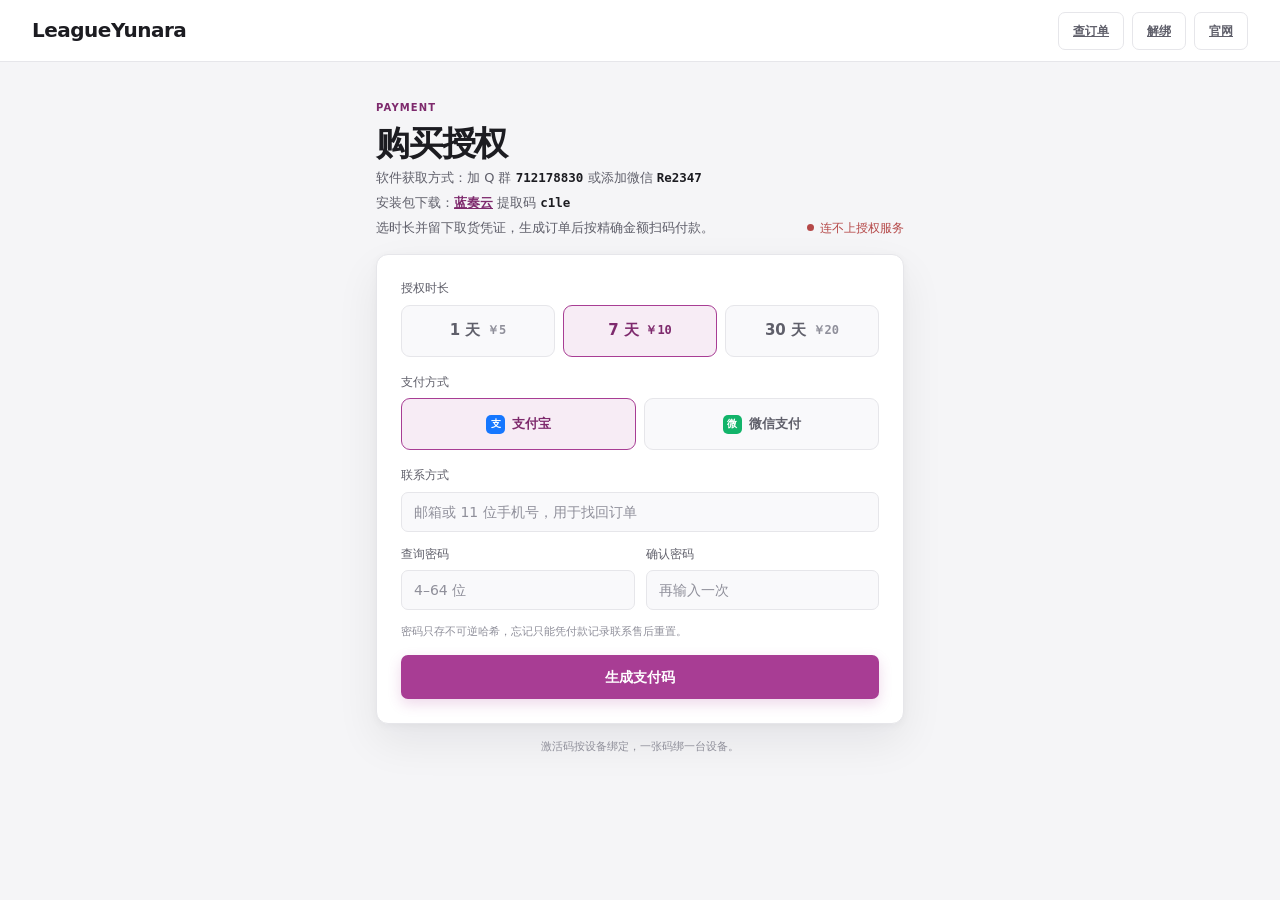
==== index.html @ a6e85cfe "官网链接改指备用官网，避免从备用入口跳回打不开的主站" ====
<!doctype html>
<html lang="zh-CN">
  <head>
    <meta charset="UTF-8" />
    <meta name="viewport" content="width=device-width, initial-scale=1, viewport-fit=cover" />
    <meta name="theme-color" content="#f5f5f7" />
    <meta name="description" content="LeagueYunara 密钥版授权购买：支付宝或微信扫码，到账自动发码，凭联系方式与查询密码随时找回。" />
    <title>购买授权 · LeagueYunara</title>
    <link rel="icon" href="./assets/mark.png" type="image/png" />
    <!-- 库存查询在 pay.js 初始化时就要打 Supabase；提前握手，省掉那次 DNS+TCP+TLS 排队 -->
    <link rel="preconnect" href="https://kzqgphxrghdclkwneqyn.supabase.co" crossorigin />
    <link rel="stylesheet" href="./pay.css" />
  </head>
  <body>
    <header class="topbar">
      <a class="brand" href="./">LeagueYunara</a>
      <nav class="topbar-actions">
        <a class="button button-quiet" href="./query.html">查订单</a>
        <a class="button button-quiet" href="./unbind.html">解绑</a>
        <a class="button button-quiet" href="https://re2347.github.io/leagueyunara-shop/">官网</a>
      </nav>
    </header>

    <main class="shell">
      <div class="intro-row">
        <div>
          <p class="eyebrow">PAYMENT</p>
          <h1>购买授权</h1>
          <p class="contact-line">软件获取方式：加 Q 群 <b>712178830</b> 或添加微信 <b>Re2347</b></p>
          <p class="contact-line">安装包下载：<a href="https://wwboj.lanzouc.com/b01euq54ah" target="_blank" rel="noopener noreferrer">蓝奏云</a> 提取码 <b>c1le</b></p>
          <p class="intro-copy">选时长并留下取货凭证，生成订单后按精确金额扫码付款。</p>
        </div>
        <span class="connection-state" id="service-state">服务自检中</span>
      </div>

      <section class="panel" id="island" aria-live="polite">
        <!-- 1 · 选择与登记 -->
        <div class="stage" data-stage="setup">
          <div class="field">
            <span class="field-caption">授权时长<em class="stock" id="stock" data-level="ok" hidden>库存充足</em></span>
            <div class="option-row" role="radiogroup" aria-label="授权时长">
              <button class="option" type="button" role="radio" aria-checked="false" data-plan="1"><b>1 天</b><i>￥5</i></button>
              <button class="option" type="button" role="radio" aria-checked="true" data-plan="7"><b>7 天</b><i>￥10</i></button>
              <button class="option" type="button" role="radio" aria-checked="false" data-plan="30"><b>30 天</b><i>￥20</i></button>
            </div>
          </div>

          <div class="field">
            <span class="field-caption">支付方式</span>
            <div class="option-row two" role="radiogroup" aria-label="支付方式">
              <button class="option" type="button" role="radio" aria-checked="true" data-method="alipay"><span class="chip alipay">支</span>支付宝</button>
              <button class="option" type="button" role="radio" aria-checked="false" data-method="wechat"><span class="chip wechat">微</span>微信支付</button>
            </div>
          </div>

          <form id="order-form" class="form" novalidate>
            <label class="field">
              <span>联系方式</span>
              <input id="contact" type="text" autocomplete="email" inputmode="email" maxlength="200" placeholder="邮箱或 11 位手机号，用于找回订单" required />
            </label>
            <div class="field-pair">
              <label class="field">
                <span>查询密码</span>
                <input id="password" type="password" autocomplete="new-password" minlength="4" maxlength="64" placeholder="4–64 位" required />
              </label>
              <label class="field">
                <span>确认密码</span>
                <input id="password2" type="password" autocomplete="new-password" minlength="4" maxlength="64" placeholder="再输入一次" required />
              </label>
            </div>
            <p class="hint" id="form-hint">密码只存不可逆哈希，忘记只能凭付款记录联系售后重置。</p>
            <button class="button button-primary cta" type="submit" id="create-order">生成支付码</button>
          </form>
        </div>

        <!-- 2 · 付款 -->
        <div class="stage" data-stage="pay" hidden>
          <div class="pay-head">
            <div>
              <p class="eyebrow" id="pay-channel">支付宝收款</p>
              <p class="amount" id="pay-amount">￥0.00</p>
            </div>
            <div class="countdown">
              <span class="clock" id="timer-clock">02:00</span>
              <span class="timer-state" id="timer-state">等待支付</span>
            </div>
          </div>
          <div class="timer-track"><div class="timer-fill" id="timer-fill"></div></div>
          <p class="mustpay" id="mustpay">务必按此金额付款，否则无法自动到账</p>

          <div class="plate" id="qr-plate">
            <img id="qr-image" alt="收款二维码" />
            <p class="plate-fallback" id="qr-fallback" hidden>收款码加载失败，请刷新页面</p>
          </div>
          <p class="hint center">扫码后在收款页输入上面的金额；到账后自动核验发放，无需提交付款截图。</p>

          <button class="button button-quiet cta" type="button" id="restart">重新选择套餐</button>
        </div>

        <!-- 3 · 出码 -->
        <div class="stage" data-stage="done" hidden>
          <p class="eyebrow">DELIVERED</p>
          <h2>支付已确认，激活码已发放</h2>
          <div class="code-item" id="delivery-code">--------</div>
          <button class="button button-primary cta" type="button" id="copy-code">复制激活码</button>
          <p class="hint center">在客户端授权窗口粘贴即可。换设备时到<a href="./query.html">查订单</a>凭联系方式与查询密码取回。</p>
        </div>

        <!-- 4 · 过期 -->
        <div class="stage" data-stage="expired" hidden>
          <p class="eyebrow">EXPIRED</p>
          <h2>这笔订单超时了</h2>
          <p class="hint">还没付款的话，重新生成即可。若已经付款，请凭付款记录联系官方客服人工补发。</p>
          <button class="button button-primary cta" type="button" id="retry">重新生成支付码</button>
        </div>
      </section>

      <p class="footnote">激活码按设备绑定，一张码绑一台设备。</p>
    </main>

    <div id="toast" class="toast" role="status" aria-live="polite"></div>
    <script src="./pay.js" defer></script>
  </body>
</html>
---- pay.css ----
/* 独立支付页 · 与管理台同一套设计语言
 *
 * 刻意对齐 server/admin/styles.css 的色板与几何（同一画布色、同一主色、同样的 7px 控件圆角
 * 与 12px 面板圆角），因为这两个界面是同一个系统的两端：买家在付款页看到的金额和状态，
 * 与管理员在后台看到的必须像是同一个产品说出来的话。
 *
 * 两条不能为了好看而牺牲的约束：
 * 1) 不引任何外链字体。Google Fonts 在大陆拿不到时，付款页会为一个字形转圈。
 * 2) 收款码必须落在不透明白底上，半透明或灰底会让对比度不足而扫不出来。
 */

:root {
  color-scheme: light;
  --canvas: #f5f5f7;
  --surface: #ffffff;
  --surface-soft: #f9f9fb;
  --ink: #1c1c21;
  --muted: #5f5f6a;
  --faint: #8f8f9a;
  --line: #e6e6ea;
  --accent: #a83d94;
  --accent-dark: #7e2a6d;
  --accent-soft: #f7ecf5;
  --success: #237c58;
  --warning: #a36b16;
  --warning-soft: #fdf3e2;
  --danger: #b54848;
  --alipay: #1677ff;
  --wechat: #12b46a;
  --shadow: 0 18px 44px rgba(20, 20, 26, .07), 0 2px 8px rgba(20, 20, 26, .04);
  --mono: ui-monospace, SFMono-Regular, "Cascadia Mono", Consolas, monospace;
  font-family: "Segoe UI", "Microsoft YaHei UI", system-ui, sans-serif;
}

* { box-sizing: border-box; }
body { margin: 0; min-width: 320px; background: var(--canvas); color: var(--ink); line-height: 1.55; }
button, input { font: inherit; }
button { cursor: pointer; }
button:disabled { cursor: not-allowed; opacity: .48; }
a { color: inherit; }
h1, h2, p { margin: 0; }
/* 组件自己声明 display:grid/flex 会盖掉 UA 的 [hidden]{display:none}（同为一条特异性，作者表赢），
   于是"隐藏"中的面板会渲染成一个空白盒子。整站的 hidden 属性由这一条兜底，别靠每个组件自己记。 */
[hidden] { display: none !important; }
h1 { font-size: clamp(26px, 6vw, 34px); letter-spacing: -.035em; line-height: 1.12; }
h2 { font-size: 18px; letter-spacing: -.02em; }

.topbar {
  display: flex; align-items: center; justify-content: space-between; gap: 14px;
  min-height: 62px; padding: 0 20px;
  background: var(--surface); border-bottom: 1px solid var(--line);
}
/* 单行字标：双行品牌块会让右侧按钮对齐到「两行的中心」而不是字标的中心，
   看着就是按钮低了一截。副标题本来和页面自己的 kicker 重复，直接去掉。 */
.brand { color: var(--ink); font-size: 20px; font-weight: 700; letter-spacing: -.025em; text-decoration: none; }
.topbar-actions { display: flex; align-items: center; gap: 8px; }

.shell { width: min(560px, 100%); margin: 0 auto; padding: 26px 16px calc(env(safe-area-inset-bottom, 0px) + 44px); }
.intro-row { display: flex; align-items: end; justify-content: space-between; gap: 14px; margin-bottom: 16px; }
.eyebrow { color: var(--accent-dark); font-size: 10px; font-weight: 750; letter-spacing: .11em; text-transform: uppercase; margin-bottom: 8px; }
h1 { margin-bottom: 6px; }
/* 联系方式是买家最可能要复制的东西：号码用等宽并整段可选，
   手机上长按就能选中，不会连着中文一起被选走。 */
.contact-line { margin-bottom: 5px; color: var(--muted); font-size: 13px; }
.contact-line b { color: var(--ink); font-family: var(--mono); font-size: 12.5px; user-select: all; }
.contact-line a { color: var(--accent-dark); font-weight: 650; }
.contact-line a:hover { text-decoration: underline; }
.intro-copy { color: var(--muted); font-size: 13px; }
.connection-state { color: var(--muted); font-size: 12px; white-space: nowrap; }
.connection-state::before { content: ""; display: inline-block; width: 7px; height: 7px; margin-right: 6px; border-radius: 50%; background: var(--faint); vertical-align: 1px; }
.connection-state[data-state="ok"] { color: var(--success); }
.connection-state[data-state="ok"]::before { background: var(--success); }
.connection-state[data-state="down"] { color: var(--danger); }
.connection-state[data-state="down"]::before { background: var(--danger); }

.panel { padding: 20px; border: 1px solid var(--line); border-radius: 12px; background: var(--surface); box-shadow: var(--shadow); }
.stage { display: grid; gap: 16px; }

.field { display: grid; gap: 7px; }
.field > span, .field-caption { color: var(--muted); font-size: 12px; }
.field-pair { display: grid; grid-template-columns: 1fr 1fr; gap: 11px; }
input {
  width: 100%; height: 40px; padding: 0 12px;
  border: 1px solid var(--line); border-radius: 7px; outline: none;
  background: var(--surface-soft); color: var(--ink); font-size: 14px;
  transition: border-color .15s ease, box-shadow .15s ease, background .15s ease;
}
input::placeholder { color: var(--faint); }
input:focus { border-color: var(--accent); background: var(--surface); box-shadow: 0 0 0 3px rgba(168, 61, 148, .13); }
input[readonly] { color: var(--muted); background: #eef1ec; }

/* 选项：方角卡片 + 主色描边，不用胶囊也不用玻璃。 */
.option-row { display: grid; grid-auto-flow: column; grid-auto-columns: 1fr; gap: 8px; }
.option-row.two { grid-auto-columns: minmax(0, 1fr); }
.option {
  display: flex; align-items: center; justify-content: center; gap: 7px;
  min-height: 52px; padding: 6px 8px;
  border: 1px solid var(--line); border-radius: 9px;
  background: var(--surface-soft); color: var(--muted);
  font-size: 13px; font-weight: 600;
  transition: border-color .15s ease, background .15s ease, color .15s ease, transform .15s ease;
}
.option b { font-size: 15px; letter-spacing: -.01em; }
.option i { font-style: normal; color: var(--faint); font-family: var(--mono); font-size: 12px; }
.option:hover:not(:disabled) { border-color: #d5d5dd; transform: translateY(-1px); }
.option[aria-checked="true"] { border-color: var(--accent); background: var(--accent-soft); color: var(--accent-dark); }
.option[aria-checked="true"] i { color: var(--accent-dark); }
.option:disabled { transform: none; }
.chip { width: 19px; height: 19px; flex: 0 0 auto; display: grid; place-items: center; border-radius: 5px; color: #fff; font-size: 10px; font-weight: 700; }
.chip.alipay { background: var(--alipay); }
.chip.wechat { background: var(--wechat); }

.form { display: grid; gap: 13px; }
.hint { color: var(--faint); font-size: 11px; line-height: 1.65; }
.hint.center { text-align: center; }
.hint a { color: var(--accent-dark); font-weight: 650; }
.hint.is-error { color: var(--danger); font-weight: 650; }

/* 顶栏那两个是 <a class="button">：在 flex 容器里会被块化成 display:block，
   于是 38px 的盒子配上 18.6px 的行盒，文字贴在盒子顶部——看着就是字没在按钮里居中。
   显式用 inline-flex 居中并把行高收到 1，链接和 <button> 表现才一致。 */
.button { display: inline-flex; align-items: center; justify-content: center; line-height: 1; min-height: 38px; padding: 0 14px; border: 1px solid transparent; border-radius: 7px; white-space: nowrap; font-size: 12px; font-weight: 650; transition: background .15s ease, border-color .15s ease, color .15s ease, transform .15s ease; }
.button:hover:not(:disabled) { transform: translateY(-1px); }
.button:active:not(:disabled) { transform: translateY(0); }
.button:focus-visible { outline: 3px solid rgba(168, 61, 148, .3); outline-offset: 2px; }
.button-primary { background: var(--accent); color: #fff; box-shadow: 0 5px 14px rgba(168, 61, 148, .2); }
.button-primary:hover:not(:disabled) { background: var(--accent-dark); }
/* 禁用态不用整颗淡出（opacity 会把字也一起淡掉，白字压在淡紫上就读不动了），
   改成实色的浅底 + 墨字，靠「没有底色重量」来表达不可点。 */
.button-primary:disabled { opacity: 1; background: var(--accent-soft); color: var(--ink); box-shadow: none; }
.button-quiet { border-color: var(--line); background: var(--surface); color: var(--muted); }
.button-quiet:hover:not(:disabled) { border-color: #d5d5dd; background: var(--surface-soft); color: var(--ink); }
.cta { width: 100%; min-height: 44px; font-size: 14px; }

/* 库存只给粗档位（充足 / 不多 / 售罄），服务端也只回这三档，不暴露精确余量。 */
.stock { margin-left: 8px; padding: 2px 8px; border: 1px solid #cfe0d6; border-radius: 99px; background: #eef7f1; color: var(--success); font-size: 10px; font-weight: 650; font-style: normal; }
.stock[data-level="low"] { border-color: #edd9b4; background: var(--warning-soft); color: var(--warning); }
.stock[data-level="out"] { border-color: #e7b4ad; background: var(--accent-soft); color: var(--danger); }

/* 付款态 */
.pay-head { display: flex; align-items: flex-start; justify-content: space-between; gap: 14px; }
.pay-head .eyebrow { margin-bottom: 4px; }
.amount { font-family: var(--mono); font-size: 38px; font-weight: 700; letter-spacing: -.04em; line-height: 1; font-variant-numeric: tabular-nums; }
.countdown { display: grid; justify-items: end; gap: 3px; padding-top: 14px; }
.clock { font-family: var(--mono); font-size: 18px; font-weight: 700; letter-spacing: -.01em; font-variant-numeric: tabular-nums; }
.timer-state { color: var(--muted); font-size: 11px; }
.countdown[data-expired="true"] .clock, .countdown[data-expired="true"] .timer-state { color: var(--danger); }
.timer-track { height: 3px; border-radius: 99px; background: #e8ece7; overflow: hidden; }
.timer-fill { height: 100%; background: var(--accent); transform-origin: left center; transform: scaleX(var(--left, 1)); transition: transform 1s linear; }

.mustpay { padding: 10px 12px; border: 1px solid #eddcb8; border-left: 3px solid var(--warning); border-radius: 7px; background: var(--warning-soft); color: var(--warning); font-size: 12px; font-weight: 650; }

.plate { justify-self: center; width: min(238px, 74vw); aspect-ratio: 1; display: grid; place-items: center; padding: 12px; border: 1px solid var(--line); border-radius: 10px; background: #fff; box-shadow: 0 8px 22px rgba(20, 20, 26, .08); }
.plate img { width: 100%; height: 100%; object-fit: contain; display: block; }
.plate-fallback { color: var(--danger); font-size: 12px; text-align: center; }

.code-item { padding: 14px 12px; border: 1px solid #e2c3dd; border-radius: 7px; background: var(--accent-soft); color: var(--accent-dark); font: 650 15px/1.4 var(--mono); letter-spacing: .04em; text-align: center; user-select: all; overflow-wrap: anywhere; }

.footnote { margin-top: 14px; color: var(--faint); font-size: 11px; text-align: center; }

.toast {
  position: fixed; left: 50%; bottom: calc(env(safe-area-inset-bottom, 0px) + 24px); z-index: 40;
  max-width: min(360px, calc(100vw - 32px)); padding: 11px 16px;
  border: 1px solid var(--line); border-radius: 9px; background: var(--surface); color: var(--ink);
  box-shadow: var(--shadow); font-size: 13px; text-align: center;
  opacity: 0; transform: translate(-50%, 10px); pointer-events: none;
  transition: opacity .18s ease, transform .22s ease;
}
.toast.is-visible { opacity: 1; transform: translate(-50%, 0); }

/* 查订单页 */
.querybar { display: flex; gap: 8px; }
.querybar input { flex: 1; min-width: 0; }
.results { display: grid; gap: 12px; }
.empty { color: var(--faint); font-size: 12px; line-height: 1.7; }
.order { display: grid; gap: 12px; padding: 15px 16px; border: 1px solid var(--line); border-radius: 10px; background: var(--surface-soft); }
.order-head { display: flex; align-items: center; gap: 8px; flex-wrap: wrap; }
.order-title { font-size: 15px; font-weight: 650; letter-spacing: -.01em; }
.badge { padding: 3px 9px; border: 1px solid #cfe0d6; border-radius: 99px; background: #eef7f1; color: var(--success); font-size: 10px; font-weight: 650; }
.badge.is-warn { border-color: #e7b4ad; background: var(--accent-soft); color: var(--danger); }
.order-meta { display: grid; grid-template-columns: repeat(2, minmax(0, 1fr)); gap: 10px 14px; margin: 0; }
.order-meta dt { color: var(--faint); font-size: 10px; }
.order-meta dd { margin: 2px 0 0; color: var(--ink); font: 600 12px/1.5 var(--mono); overflow-wrap: anywhere; }
.reveal { display: flex; gap: 8px; }
.reveal input { flex: 1; min-width: 0; }
.reveal .button { min-height: 40px; }
.sr-only { position: absolute; width: 1px; height: 1px; padding: 0; overflow: hidden; clip: rect(0, 0, 0, 0); white-space: nowrap; border: 0; }

@media (min-width: 640px) {
  .topbar { padding: 0 32px; }
  .shell { padding-top: 38px; }
  .panel { padding: 24px; }
}

/* 顶栏装的是「字标 + 两颗按钮」。实测 320px 时两者总宽正好等于 320，零余量——换个字体渲染
   就挤出横向滚动条。字标是装饰性的（品牌名一眼能认出），所以窄屏先收字标和内边距，
   两颗按钮都留着：买家多半是从群里点进来的，少一个入口就是真的少一个入口。 */
@media (max-width: 380px) {
  .topbar { padding: 0 14px; gap: 10px; }
  .brand { font-size: 17px; }
  .topbar-actions { gap: 6px; }
  .topbar-actions .button { padding: 0 10px; }
}

@media (prefers-reduced-motion: reduce) {
  *, *::before, *::after { transition-duration: .01ms !important; animation-duration: .01ms !important; }
}
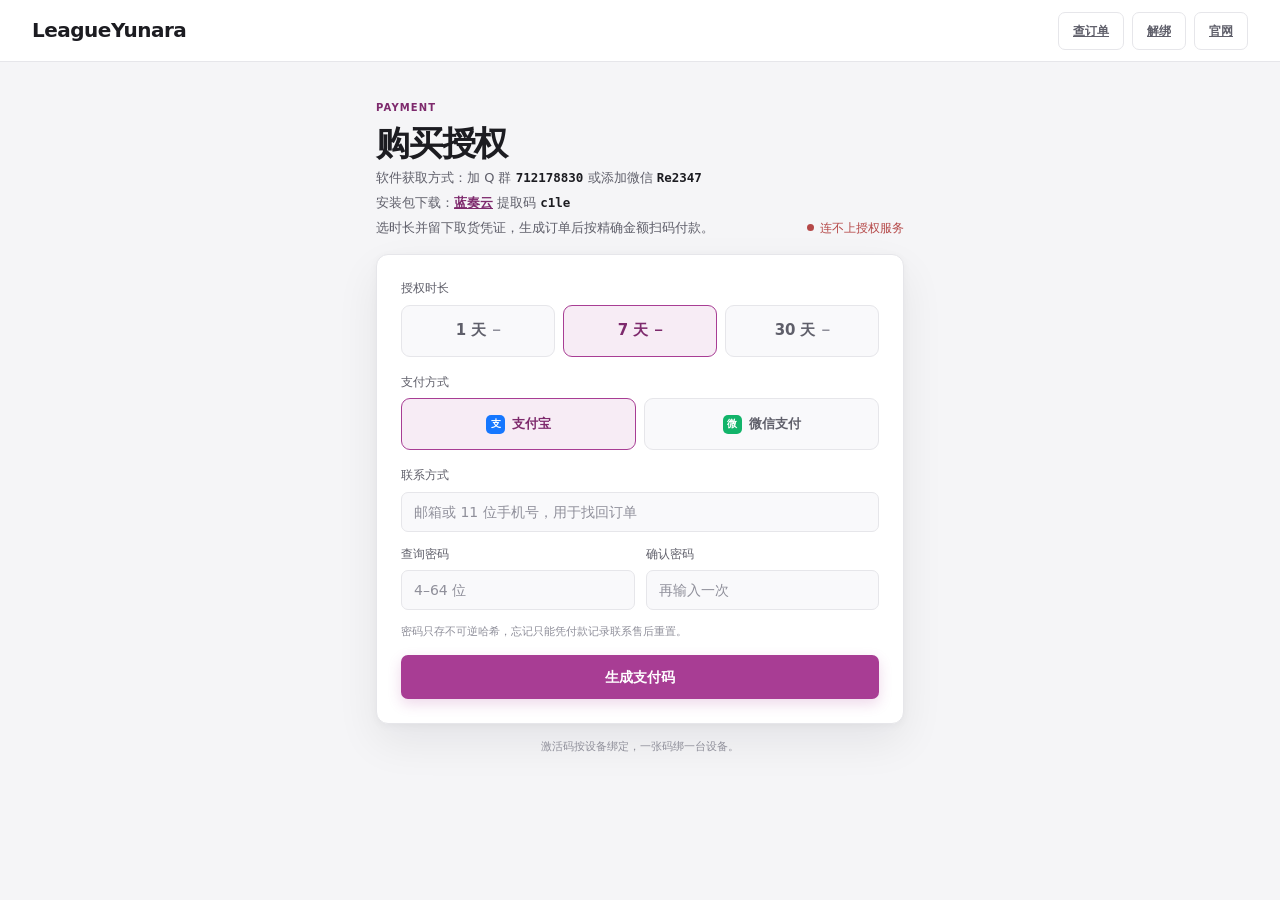
==== commit e340682d: "档位读到价格之前显示「—」而不是写死的默认价：1 天档库里是 ￥2，代码默认 ￥5，接口不通时页面就在说假价" ====
--- a/index.html
+++ b/index.html
@@ -2,6 +2,8 @@
 <html lang="zh-CN">
   <head>
     <meta charset="UTF-8" />
+    <meta http-equiv="Content-Security-Policy" content="default-src 'self'; script-src 'self'; style-src 'self'; img-src 'self' data:; connect-src 'self' https://kzqgphxrghdclkwneqyn.supabase.co https://license.re2347.ccwu.cc; base-uri 'none'; form-action 'self'; object-src 'none'" />
+    <meta name="referrer" content="no-referrer" />
     <meta name="viewport" content="width=device-width, initial-scale=1, viewport-fit=cover" />
     <meta name="theme-color" content="#f5f5f7" />
     <meta name="description" content="LeagueYunara 密钥版授权购买：支付宝或微信扫码，到账自动发码，凭联系方式与查询密码随时找回。" />
@@ -39,9 +41,9 @@
           <div class="field">
             <span class="field-caption">授权时长<em class="stock" id="stock" data-level="ok" hidden>库存充足</em></span>
             <div class="option-row" role="radiogroup" aria-label="授权时长">
-              <button class="option" type="button" role="radio" aria-checked="false" data-plan="1"><b>1 天</b><i>￥5</i></button>
-              <button class="option" type="button" role="radio" aria-checked="true" data-plan="7"><b>7 天</b><i>￥10</i></button>
-              <button class="option" type="button" role="radio" aria-checked="false" data-plan="30"><b>30 天</b><i>￥20</i></button>
+              <button class="option" type="button" role="radio" aria-checked="false" data-plan="1"><b>1 天</b><i>—</i></button>
+              <button class="option" type="button" role="radio" aria-checked="true" data-plan="7"><b>7 天</b><i>—</i></button>
+              <button class="option" type="button" role="radio" aria-checked="false" data-plan="30"><b>30 天</b><i>—</i></button>
             </div>
           </div>
 
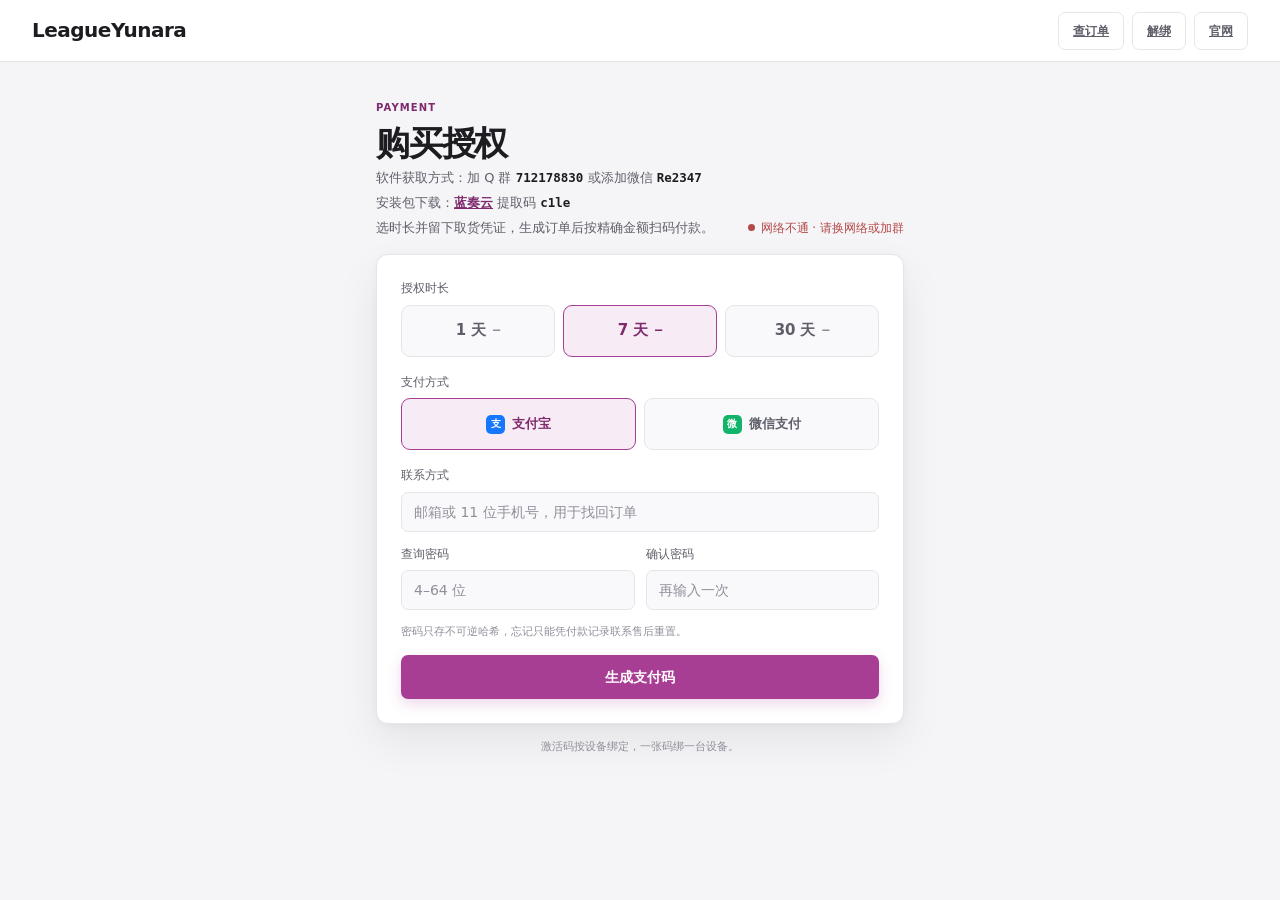
==== commit 489cfa36: "pay: 三条通道 failover（SCF 香港主通道 + Supabase + CF 兜底），网络失败与填写错误分流" ====
--- a/index.html
+++ b/index.html
@@ -2,15 +2,18 @@
 <html lang="zh-CN">
   <head>
     <meta charset="UTF-8" />
-    <meta http-equiv="Content-Security-Policy" content="default-src 'self'; script-src 'self'; style-src 'self'; img-src 'self' data:; connect-src 'self' https://kzqgphxrghdclkwneqyn.supabase.co https://license.re2347.ccwu.cc; base-uri 'none'; form-action 'self'; object-src 'none'" />
+    <meta http-equiv="Content-Security-Policy" content="default-src 'self'; script-src 'self'; style-src 'self'; img-src 'self' data:; connect-src 'self' https://1476066536-elj6sayzy3.ap-hongkong.tencentscf.com https://pay-api.re2347.ccwu.cc https://kzqgphxrghdclkwneqyn.supabase.co https://license.re2347.ccwu.cc; base-uri 'none'; form-action 'self'; object-src 'none'" />
     <meta name="referrer" content="no-referrer" />
     <meta name="viewport" content="width=device-width, initial-scale=1, viewport-fit=cover" />
     <meta name="theme-color" content="#f5f5f7" />
     <meta name="description" content="LeagueYunara 密钥版授权购买：支付宝或微信扫码，到账自动发码，凭联系方式与查询密码随时找回。" />
     <title>购买授权 · LeagueYunara</title>
     <link rel="icon" href="./assets/mark.png" type="image/png" />
-    <!-- 库存查询在 pay.js 初始化时就要打 Supabase；提前握手，省掉那次 DNS+TCP+TLS 排队 -->
+    <!-- 库存查询在 pay.js 初始化时就要打支付接口；提前握手，省掉那次 DNS+TCP+TLS 排队。
+         三条都留着：SCF 香港是主通道，Supabase 是第二通道，CF Worker 是最后兜底。 -->
+    <link rel="preconnect" href="https://1476066536-elj6sayzy3.ap-hongkong.tencentscf.com" crossorigin />
     <link rel="preconnect" href="https://kzqgphxrghdclkwneqyn.supabase.co" crossorigin />
+    <link rel="preconnect" href="https://pay-api.re2347.ccwu.cc" crossorigin />
     <link rel="stylesheet" href="./pay.css" />
   </head>
   <body>
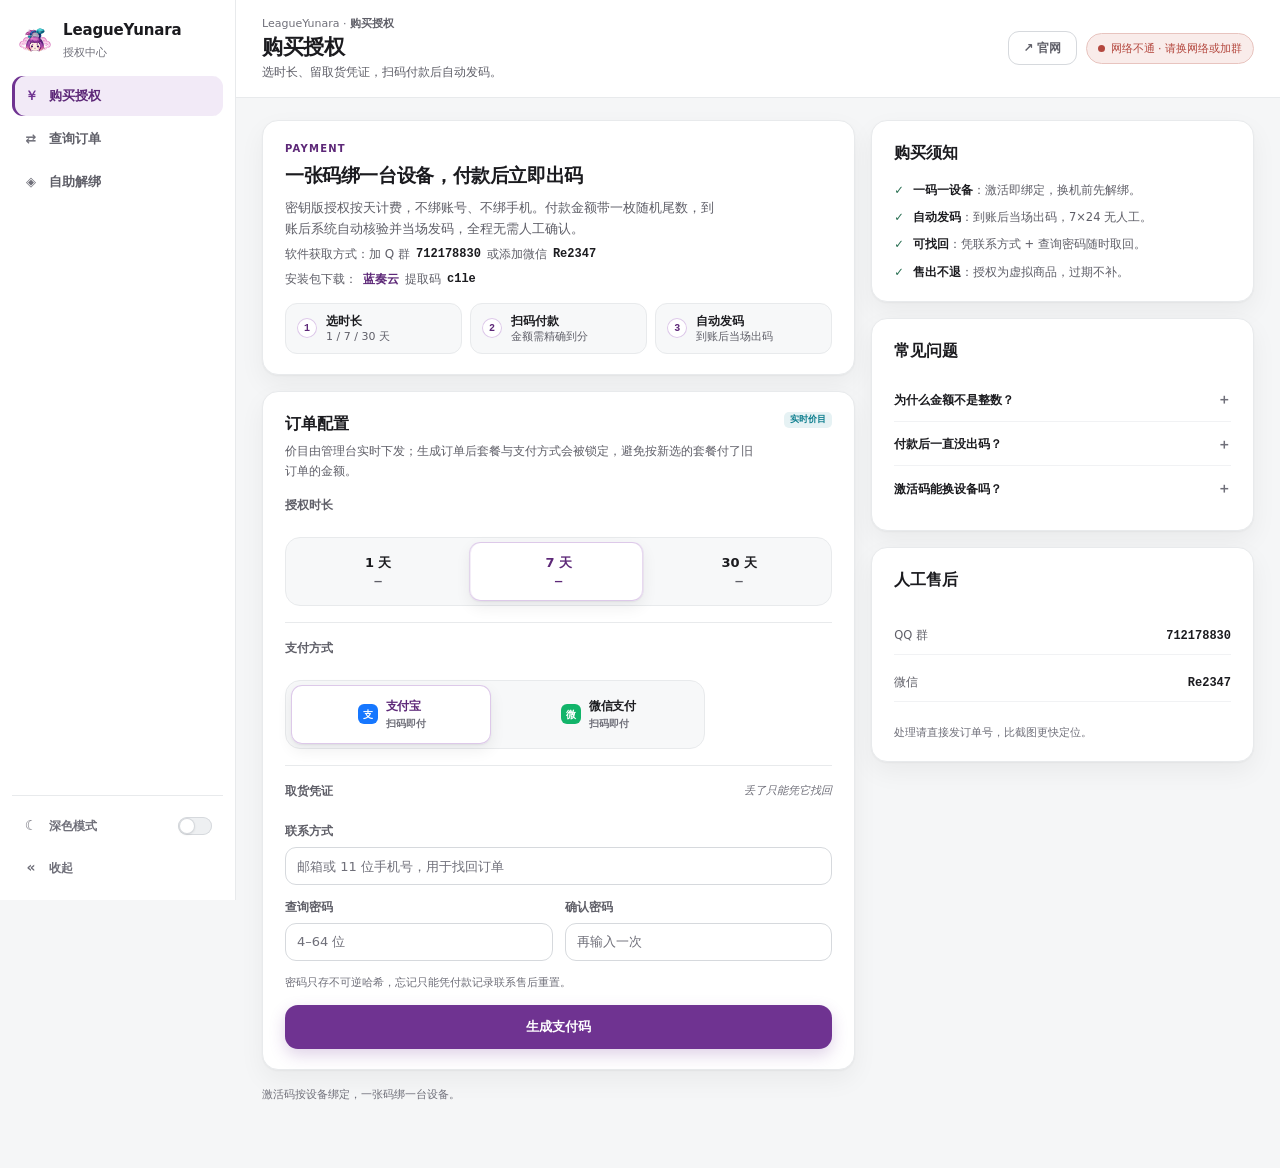
==== commit 9a9df448: "redesign(pay): 买家三页重做视觉，逻辑与接口零改动 样式与管理台同源（同一套色板/字号节奏/卡片几何），补齐深色模式、 侧栏壳与页头；材质是实底卡片，没有玻璃。  · pay.js / " ====
--- a/index.html
+++ b/index.html
@@ -5,10 +5,13 @@
     <meta http-equiv="Content-Security-Policy" content="default-src 'self'; script-src 'self'; style-src 'self'; img-src 'self' data:; connect-src 'self' https://1476066536-elj6sayzy3.ap-hongkong.tencentscf.com https://pay-api.re2347.ccwu.cc https://kzqgphxrghdclkwneqyn.supabase.co https://license.re2347.ccwu.cc; base-uri 'none'; form-action 'self'; object-src 'none'" />
     <meta name="referrer" content="no-referrer" />
     <meta name="viewport" content="width=device-width, initial-scale=1, viewport-fit=cover" />
-    <meta name="theme-color" content="#f5f5f7" />
+    <meta name="theme-color" content="#f5f6f7" />
     <meta name="description" content="LeagueYunara 密钥版授权购买：支付宝或微信扫码，到账自动发码，凭联系方式与查询密码随时找回。" />
     <title>购买授权 · LeagueYunara</title>
     <link rel="icon" href="./assets/mark.png" type="image/png" />
+    <!-- 主题与侧栏折叠必须在首次绘制前落到 <html> 上，否则会先闪一下白、再闪一下展开态。
+         页面 CSP 是 script-src 'self'，所以这段只能是独立文件，不能内联。 -->
+    <script src="./theme.js"></script>
     <!-- 库存查询在 pay.js 初始化时就要打支付接口；提前握手，省掉那次 DNS+TCP+TLS 排队。
          三条都留着：SCF 香港是主通道，Supabase 是第二通道，CF Worker 是最后兜底。 -->
     <link rel="preconnect" href="https://1476066536-elj6sayzy3.ap-hongkong.tencentscf.com" crossorigin />
@@ -17,113 +20,249 @@
     <link rel="stylesheet" href="./pay.css" />
   </head>
   <body>
-    <header class="topbar">
-      <a class="brand" href="./">LeagueYunara</a>
-      <nav class="topbar-actions">
-        <a class="button button-quiet" href="./query.html">查订单</a>
-        <a class="button button-quiet" href="./unbind.html">解绑</a>
-        <a class="button button-quiet" href="https://re2347.github.io/leagueyunara-shop/">官网</a>
-      </nav>
-    </header>
-
-    <main class="shell">
-      <div class="intro-row">
-        <div>
-          <p class="eyebrow">PAYMENT</p>
-          <h1>购买授权</h1>
-          <p class="contact-line">软件获取方式：加 Q 群 <b>712178830</b> 或添加微信 <b>Re2347</b></p>
-          <p class="contact-line">安装包下载：<a href="https://wwboj.lanzouc.com/b01euq54ah" target="_blank" rel="noopener noreferrer">蓝奏云</a> 提取码 <b>c1le</b></p>
-          <p class="intro-copy">选时长并留下取货凭证，生成订单后按精确金额扫码付款。</p>
+    <a class="skip-link" href="#main">跳到主要内容</a>
+
+    <div class="app-shell">
+      <aside class="sider" id="sidebar">
+        <span class="sider__brand">
+          <span class="brand-mark" aria-hidden="true"><img src="./assets/mark.png" alt="" /></span>
+          <span class="brand-text">
+            <strong>LeagueYunara</strong>
+            <small>授权中心</small>
+          </span>
+        </span>
+
+        <nav class="sider__menu" aria-label="买家功能">
+          <span class="menu-cursor" aria-hidden="true"></span>
+          <a class="menu-item is-active" href="./" aria-current="page"><span class="menu-item__icon" aria-hidden="true">￥</span><span class="menu-item__text">购买授权</span></a>
+          <a class="menu-item" href="./query.html"><span class="menu-item__icon" aria-hidden="true">⇄</span><span class="menu-item__text">查询订单</span></a>
+          <a class="menu-item" href="./unbind.html"><span class="menu-item__icon" aria-hidden="true">◈</span><span class="menu-item__text">自助解绑</span></a>
+        </nav>
+
+        <div class="sider__foot">
+          <button class="theme-toggle" id="theme-toggle" type="button" role="switch" aria-checked="false">
+            <span class="theme-toggle__glyph" aria-hidden="true">☾</span>
+            <span class="theme-toggle__text">深色模式</span>
+            <span class="theme-toggle__knob" aria-hidden="true"></span>
+          </button>
+          <button class="sider__collapse" id="sider-collapse" type="button">
+            <span class="sider__collapse-icon" aria-hidden="true">«</span>
+            <span>收起</span>
+          </button>
         </div>
-        <span class="connection-state" id="service-state">服务自检中</span>
+      </aside>
+
+      <div class="layout">
+        <header class="page-head">
+          <button class="icon-button" id="nav-toggle" type="button" aria-label="打开功能菜单" aria-expanded="false">☰</button>
+          <div class="page-head__text">
+            <p class="crumb">LeagueYunara · <strong>购买授权</strong></p>
+            <h1>购买授权</h1>
+            <p class="page-desc">选时长、留取货凭证，扫码付款后自动发码。</p>
+          </div>
+          <div class="page-head__actions">
+            <a class="button button-quiet" href="https://re2347.github.io/leagueyunara-shop/" target="_blank" rel="noopener noreferrer">↗ 官网</a>
+            <span class="connection-state" id="service-state">服务自检中</span>
+          </div>
+        </header>
+
+        <main class="page-body" id="main">
+          <div class="page-grid">
+            <div class="stack">
+              <section class="card intro-card" aria-labelledby="intro-title">
+                <div class="intro-head">
+                  <div>
+                    <p class="eyebrow">PAYMENT</p>
+                    <h2 class="intro-title" id="intro-title">一张码绑一台设备，付款后立即出码</h2>
+                    <p class="intro-copy">密钥版授权按天计费，不绑账号、不绑手机。付款金额带一枚随机尾数，到账后系统自动核验并当场发码，全程无需人工确认。</p>
+                    <p class="contact-line">软件获取方式：加 Q 群 <b>712178830</b> 或添加微信 <b>Re2347</b></p>
+                    <p class="contact-line">安装包下载：<a href="https://wwboj.lanzouc.com/b01euq54ah" target="_blank" rel="noopener noreferrer">蓝奏云</a> 提取码 <b>c1le</b></p>
+                  </div>
+                </div>
+                <div class="flow" aria-label="购买流程">
+                  <div class="flow__step"><span class="flow__n">1</span><span class="flow__text"><b>选时长</b>1 / 7 / 30 天</span></div>
+                  <div class="flow__step"><span class="flow__n">2</span><span class="flow__text"><b>扫码付款</b>金额需精确到分</span></div>
+                  <div class="flow__step"><span class="flow__n">3</span><span class="flow__text"><b>自动发码</b>到账后当场出码</span></div>
+                </div>
+              </section>
+
+              <section class="card" id="order-card" aria-labelledby="order-title">
+                <!-- 1 · 选择与登记 -->
+                <div class="stage" data-stage="setup">
+                  <div class="card__head">
+                    <div>
+                      <h2 id="order-title">订单配置</h2>
+                      <p class="card__desc">价目由管理台实时下发；生成订单后套餐与支付方式会被锁定，避免按新选的套餐付了旧订单的金额。</p>
+                    </div>
+                    <span class="tag tag-teal">实时价目</span>
+                  </div>
+
+                  <div class="form-block">
+                    <div class="block-label">
+                      <span>授权时长</span>
+                      <em class="stock" id="stock" data-level="ok" hidden>库存充足</em>
+                    </div>
+                    <div class="seg" role="radiogroup" aria-label="授权时长" data-seg="plan">
+                      <span class="seg__cursor" aria-hidden="true"></span>
+                      <button class="seg__item" type="button" role="radio" aria-checked="false" data-plan="1"><b>1 天</b><i>—</i></button>
+                      <button class="seg__item" type="button" role="radio" aria-checked="true" data-plan="7"><b>7 天</b><i>—</i></button>
+                      <button class="seg__item" type="button" role="radio" aria-checked="false" data-plan="30"><b>30 天</b><i>—</i></button>
+                    </div>
+                  </div>
+
+                  <div class="form-block">
+                    <div class="block-label"><span>支付方式</span></div>
+                    <div class="seg seg--method" role="radiogroup" aria-label="支付方式" data-seg="method">
+                      <span class="seg__cursor" aria-hidden="true"></span>
+                      <button class="seg__item method" type="button" role="radio" aria-checked="true" data-method="alipay"><span class="method__mark alipay" aria-hidden="true">支</span><span class="method__text"><b>支付宝</b><small>扫码即付</small></span></button>
+                      <button class="seg__item method" type="button" role="radio" aria-checked="false" data-method="wechat"><span class="method__mark wechat" aria-hidden="true">微</span><span class="method__text"><b>微信支付</b><small>扫码即付</small></span></button>
+                    </div>
+                  </div>
+
+                  <div class="form-block">
+                    <div class="block-label"><span>取货凭证</span><em class="hint">丢了只能凭它找回</em></div>
+                    <form class="voucher" id="order-form" novalidate>
+                      <label class="field">
+                        <span>联系方式</span>
+                        <input id="contact" type="text" autocomplete="email" inputmode="email" maxlength="200" placeholder="邮箱或 11 位手机号，用于找回订单" required />
+                      </label>
+                      <div class="field-row">
+                        <label class="field">
+                          <span>查询密码</span>
+                          <input id="password" type="password" autocomplete="new-password" minlength="4" maxlength="64" placeholder="4–64 位" required />
+                        </label>
+                        <label class="field">
+                          <span>确认密码</span>
+                          <input id="password2" type="password" autocomplete="new-password" minlength="4" maxlength="64" placeholder="再输入一次" required />
+                        </label>
+                      </div>
+                      <p class="hint" id="form-hint">密码只存不可逆哈希，忘记只能凭付款记录联系售后重置。</p>
+                      <button class="button button-primary button-lg button-block" type="submit" id="create-order">生成支付码</button>
+                    </form>
+                  </div>
+                </div>
+
+                <!-- 2 · 付款 -->
+                <div class="stage" data-stage="pay" hidden>
+                  <div class="pay-head">
+                    <div>
+                      <p class="eyebrow" id="pay-channel">支付宝收款</p>
+                      <!-- pay.js 把「￥20.13」整串写进这个元素，所以 ￥ 由 JS 带，标记里不再另写一份。 -->
+                      <p class="amount" id="pay-amount">￥0.00</p>
+                      <p class="amount-note">请在倒计时内完成支付，超时后这笔订单的尾数会回收给别人。</p>
+                    </div>
+                    <div class="countdown" data-expired="false">
+                      <span class="clock" id="timer-clock">02:00</span>
+                      <span class="countdown__label" id="timer-state">等待支付</span>
+                    </div>
+                  </div>
+                  <!-- 进度条由 pay.js 写 --left 驱动（scaleX），不另加 JS 也不写 style 属性。 -->
+                  <div class="timer-track"><div class="timer-fill" id="timer-fill"></div></div>
+
+                  <div class="callout pay-callout">
+                    <span class="callout__icon" aria-hidden="true">!</span>
+                    <p class="callout__body" id="mustpay">务必按此金额付款，否则无法自动到账</p>
+                  </div>
+
+                  <div class="pay-grid pay-grid--spaced">
+                    <div class="qr-plate" id="qr-plate">
+                      <img id="qr-image" alt="收款二维码" />
+                      <p class="qr-plate__fallback" id="qr-fallback" hidden>收款码加载失败，请刷新页面</p>
+                      <p class="qr-caption"><span aria-hidden="true">◧</span> 扫码后在收款页输入 <b>精确金额</b></p>
+                    </div>
+                    <div class="pay-side">
+                      <button class="button button-quiet button-block" type="button" id="copy-amount">复制金额</button>
+                      <button class="button button-quiet button-block" type="button" id="restart">重新选择套餐</button>
+                      <p class="hint">扫码后在收款页输入上面的金额；到账后自动核验发放，无需提交付款截图。若长时间没有出码，凭付款记录联系售后。</p>
+                    </div>
+                  </div>
+                </div>
+
+                <!-- 3 · 出码 -->
+                <div class="stage" data-stage="done" hidden>
+                  <div class="done-head">
+                    <span class="done-check" aria-hidden="true">✓</span>
+                    <p class="eyebrow">DELIVERED</p>
+                    <h2 class="done-title">支付已确认，激活码已发放</h2>
+                    <p class="done-copy">这张码已绑定到第一台激活它的设备。换电脑前请先到「自助解绑」释放旧设备，否则新机器会激活失败。</p>
+                  </div>
+                  <div class="code-plate">
+                    <span class="code-plate__value" id="delivery-code">--------</span>
+                    <button class="button button-quiet" type="button" id="copy-code">复制激活码</button>
+                  </div>
+                  <ol class="next-steps">
+                    <li><span>01</span><span>打开客户端授权窗口，把激活码粘进去，点<b>激活</b>。</span></li>
+                    <li><span>02</span><span>这台设备会成为<b>唯一</b>绑定设备；同一天内换机需要走自助解绑。</span></li>
+                    <li><span>03</span><span>凭证（联系方式 + 查询密码）可随时在<b>查询订单</b>里取回这张码。</span></li>
+                  </ol>
+                  <div class="result-actions">
+                    <a class="button button-primary" href="./query.html">去查询订单</a>
+                    <a class="button button-quiet" href="./unbind.html">自助解绑</a>
+                  </div>
+                </div>
+
+                <!-- 4 · 过期 -->
+                <div class="stage" data-stage="expired" hidden>
+                  <div class="done-head">
+                    <span class="done-check done-check--warn" aria-hidden="true">⌛</span>
+                    <p class="eyebrow">EXPIRED</p>
+                    <h2 class="done-title">这笔订单超时了</h2>
+                    <p class="done-copy">尾数池里的金额会在两分钟后回收给别人，所以这笔订单不能再付。还没付款的话重新生成即可；若已经付款，请凭付款记录联系官方客服人工补发。</p>
+                  </div>
+                  <div class="result-actions">
+                    <button class="button button-primary" type="button" id="retry">重新生成支付码</button>
+                    <a class="button button-quiet" href="./query.html">先查订单</a>
+                  </div>
+                </div>
+              </section>
+            </div>
+
+            <aside class="rail">
+              <section class="card" aria-labelledby="rules-title">
+                <div class="card__head"><h2 id="rules-title">购买须知</h2></div>
+                <ul class="trust-list">
+                  <li><i aria-hidden="true">✓</i><span><b>一码一设备</b>：激活即绑定，换机前先解绑。</span></li>
+                  <li><i aria-hidden="true">✓</i><span><b>自动发码</b>：到账后当场出码，7×24 无人工。</span></li>
+                  <li><i aria-hidden="true">✓</i><span><b>可找回</b>：凭联系方式 + 查询密码随时取回。</span></li>
+                  <li><i aria-hidden="true">✓</i><span><b>售出不退</b>：授权为虚拟商品，过期不补。</span></li>
+                </ul>
+              </section>
+
+              <section class="card" aria-labelledby="faq-title">
+                <div class="card__head"><h2 id="faq-title">常见问题</h2></div>
+                <div class="faq" data-faq>
+                  <div class="faq__item">
+                    <button class="faq__q" type="button" aria-expanded="false">为什么金额不是整数？<span class="faq__sign" aria-hidden="true">＋</span></button>
+                    <div class="faq__a"><div>每位买家会分到一枚不同的分位尾数，系统按「金额 + 时间窗」匹配到账记录。付整数会让系统无法判断这笔钱属于哪张订单。</div></div>
+                  </div>
+                  <div class="faq__item">
+                    <button class="faq__q" type="button" aria-expanded="false">付款后一直没出码？<span class="faq__sign" aria-hidden="true">＋</span></button>
+                    <div class="faq__a"><div>先确认实付金额与页面完全一致。一致却没出码，带上付款截图与订单号找群管，能按订单号直接补发。</div></div>
+                  </div>
+                  <div class="faq__item">
+                    <button class="faq__q" type="button" aria-expanded="false">激活码能换设备吗？<span class="faq__sign" aria-hidden="true">＋</span></button>
+                    <div class="faq__a"><div>可以，但每天只有一次自助解绑额度（北京时间 00:00 重置）。解绑后旧设备下次校验时退出，新设备用同一张码激活。</div></div>
+                  </div>
+                </div>
+              </section>
+
+              <section class="card help-card" aria-labelledby="help-title">
+                <div class="card__head"><h2 id="help-title">人工售后</h2></div>
+                <div class="help-row"><span>QQ 群</span><b>712178830</b></div>
+                <div class="help-row"><span>微信</span><b>Re2347</b></div>
+                <p class="card__foot">处理请直接发订单号，比截图更快定位。</p>
+              </section>
+            </aside>
+          </div>
+
+          <p class="footnote">激活码按设备绑定，一张码绑一台设备。</p>
+        </main>
       </div>
-
-      <section class="panel" id="island" aria-live="polite">
-        <!-- 1 · 选择与登记 -->
-        <div class="stage" data-stage="setup">
-          <div class="field">
-            <span class="field-caption">授权时长<em class="stock" id="stock" data-level="ok" hidden>库存充足</em></span>
-            <div class="option-row" role="radiogroup" aria-label="授权时长">
-              <button class="option" type="button" role="radio" aria-checked="false" data-plan="1"><b>1 天</b><i>—</i></button>
-              <button class="option" type="button" role="radio" aria-checked="true" data-plan="7"><b>7 天</b><i>—</i></button>
-              <button class="option" type="button" role="radio" aria-checked="false" data-plan="30"><b>30 天</b><i>—</i></button>
-            </div>
-          </div>
-
-          <div class="field">
-            <span class="field-caption">支付方式</span>
-            <div class="option-row two" role="radiogroup" aria-label="支付方式">
-              <button class="option" type="button" role="radio" aria-checked="true" data-method="alipay"><span class="chip alipay">支</span>支付宝</button>
-              <button class="option" type="button" role="radio" aria-checked="false" data-method="wechat"><span class="chip wechat">微</span>微信支付</button>
-            </div>
-          </div>
-
-          <form id="order-form" class="form" novalidate>
-            <label class="field">
-              <span>联系方式</span>
-              <input id="contact" type="text" autocomplete="email" inputmode="email" maxlength="200" placeholder="邮箱或 11 位手机号，用于找回订单" required />
-            </label>
-            <div class="field-pair">
-              <label class="field">
-                <span>查询密码</span>
-                <input id="password" type="password" autocomplete="new-password" minlength="4" maxlength="64" placeholder="4–64 位" required />
-              </label>
-              <label class="field">
-                <span>确认密码</span>
-                <input id="password2" type="password" autocomplete="new-password" minlength="4" maxlength="64" placeholder="再输入一次" required />
-              </label>
-            </div>
-            <p class="hint" id="form-hint">密码只存不可逆哈希，忘记只能凭付款记录联系售后重置。</p>
-            <button class="button button-primary cta" type="submit" id="create-order">生成支付码</button>
-          </form>
-        </div>
-
-        <!-- 2 · 付款 -->
-        <div class="stage" data-stage="pay" hidden>
-          <div class="pay-head">
-            <div>
-              <p class="eyebrow" id="pay-channel">支付宝收款</p>
-              <p class="amount" id="pay-amount">￥0.00</p>
-            </div>
-            <div class="countdown">
-              <span class="clock" id="timer-clock">02:00</span>
-              <span class="timer-state" id="timer-state">等待支付</span>
-            </div>
-          </div>
-          <div class="timer-track"><div class="timer-fill" id="timer-fill"></div></div>
-          <p class="mustpay" id="mustpay">务必按此金额付款，否则无法自动到账</p>
-
-          <div class="plate" id="qr-plate">
-            <img id="qr-image" alt="收款二维码" />
-            <p class="plate-fallback" id="qr-fallback" hidden>收款码加载失败，请刷新页面</p>
-          </div>
-          <p class="hint center">扫码后在收款页输入上面的金额；到账后自动核验发放，无需提交付款截图。</p>
-
-          <button class="button button-quiet cta" type="button" id="restart">重新选择套餐</button>
-        </div>
-
-        <!-- 3 · 出码 -->
-        <div class="stage" data-stage="done" hidden>
-          <p class="eyebrow">DELIVERED</p>
-          <h2>支付已确认，激活码已发放</h2>
-          <div class="code-item" id="delivery-code">--------</div>
-          <button class="button button-primary cta" type="button" id="copy-code">复制激活码</button>
-          <p class="hint center">在客户端授权窗口粘贴即可。换设备时到<a href="./query.html">查订单</a>凭联系方式与查询密码取回。</p>
-        </div>
-
-        <!-- 4 · 过期 -->
-        <div class="stage" data-stage="expired" hidden>
-          <p class="eyebrow">EXPIRED</p>
-          <h2>这笔订单超时了</h2>
-          <p class="hint">还没付款的话，重新生成即可。若已经付款，请凭付款记录联系官方客服人工补发。</p>
-          <button class="button button-primary cta" type="button" id="retry">重新生成支付码</button>
-        </div>
-      </section>
-
-      <p class="footnote">激活码按设备绑定，一张码绑一台设备。</p>
-    </main>
-
+    </div>
+
+    <div class="scrim" id="scrim"></div>
     <div id="toast" class="toast" role="status" aria-live="polite"></div>
+    <script src="./shell.js" defer></script>
     <script src="./pay.js" defer></script>
   </body>
 </html>
--- a/pay.css
+++ b/pay.css
@@ -1,207 +1,643 @@
-/* 独立支付页 · 与管理台同一套设计语言
- *
- * 刻意对齐 server/admin/styles.css 的色板与几何（同一画布色、同一主色、同样的 7px 控件圆角
- * 与 12px 面板圆角），因为这两个界面是同一个系统的两端：买家在付款页看到的金额和状态，
- * 与管理员在后台看到的必须像是同一个产品说出来的话。
- *
- * 两条不能为了好看而牺牲的约束：
- * 1) 不引任何外链字体。Google Fonts 在大陆拿不到时，付款页会为一个字形转圈。
- * 2) 收款码必须落在不透明白底上，半透明或灰底会让对比度不足而扫不出来。
- */
+/* ---------------------------------------------------------------------------
+   LeagueYunara · 买家侧三页（购买授权 / 查询订单 / 自助解绑）
+   ---------------------------------------------------------------------------
+   设计语言与管理台同源（server/admin/styles.css 的色板、字号节奏、卡片与控件
+   几何）。买家在付款页看到的金额与状态，和管理台看到的必须像同一个产品说出来的
+   话，所以这里不另起一套令牌。
+
+   三条不能为了好看牺牲的约束（沿用旧版 pay.css 的结论）：
+   1) 不引任何外链字体。Google Fonts 在大陆拿不到时，付款页会为一个字形转圈。
+   2) 收款码必须落在不透明白底上，半透明或灰底会让对比度不足而扫不出来。
+   3) 页面 CSP 是 script-src 'self' + style-src 'self'：既没有内联 <script>，
+      也**没有任何 style="..." 属性**。需要按数据改的样式一律走 CSSOM
+      （el.style.setProperty），它不受 style-src 约束。
+   --------------------------------------------------------------------------- */
 
 :root {
   color-scheme: light;
-  --canvas: #f5f5f7;
+  --canvas: #f5f6f7;
   --surface: #ffffff;
-  --surface-soft: #f9f9fb;
-  --ink: #1c1c21;
-  --muted: #5f5f6a;
-  --faint: #8f8f9a;
-  --line: #e6e6ea;
-  --accent: #a83d94;
-  --accent-dark: #7e2a6d;
-  --accent-soft: #f7ecf5;
-  --success: #237c58;
-  --warning: #a36b16;
-  --warning-soft: #fdf3e2;
-  --danger: #b54848;
-  --alipay: #1677ff;
-  --wechat: #12b46a;
-  --shadow: 0 18px 44px rgba(20, 20, 26, .07), 0 2px 8px rgba(20, 20, 26, .04);
+  --surface-soft: #f7f8f9;
+  --surface-sunk: #eef0f2;
+  --ink: #1b1b1f;
+  --ink-strong: #101014;
+  --muted: #5f5f68;
+  --faint: #6f6f79;
+  --line: #e8eaec;
+  --line-strong: #d6d9dd;
+  --row-line: #f1f2f4;
+
+  --accent: #6f3391;
+  --accent-strong: #5a2877;
+  --accent-text: #5d2878;
+  --accent-soft: #f2eaf7;
+  --accent-line: #ddc9e9;
+
+  --teal: #0f7f8f;
+  --teal-soft: #e6f2f4;
+  --success: #276e50;
+  --warning: #7f5810;
+  --danger: #b4483f;
+  --danger-text: #8e352d;
+
+  --tint-success: #eaf4ee;
+  --tint-warning: #fbf1de;
+  --tint-danger: #f9ecea;
+  --tint-neutral: #eeeef0;
+  --tint-info: #e6f2f4;
+  --border-success: #cfe3d7;
+  --border-warning: #e8d5ae;
+  --border-danger: #e8c4bf;
+
+  --on-accent: #ffffff;
+  --solid-bg: #1b1b1f;
+  --solid-ink: #ffffff;
+  --backdrop: rgba(24, 24, 28, .46);
+  --focus-ring: rgba(111, 51, 145, .42);
+  --focus-glow: rgba(111, 51, 145, .16);
+  --knob-shadow: 0 1px 3px rgba(20, 20, 26, .18);
+  --shadow: 0 1px 2px rgba(20, 20, 26, .04), 0 10px 26px rgba(20, 20, 26, .05);
+  --dialog-shadow: 0 28px 80px rgba(20, 20, 26, .22);
+
+  --radius: 16px;
+  --r-control: 11px;
+  --r-pill: 99px;
+
+  --ease-spring: cubic-bezier(.32, .72, 0, 1);
+  --ease-out: cubic-bezier(.22, .61, .36, 1);
+
   --mono: ui-monospace, SFMono-Regular, "Cascadia Mono", Consolas, monospace;
-  font-family: "Segoe UI", "Microsoft YaHei UI", system-ui, sans-serif;
+  --sans: "Segoe UI Variable Text", "Segoe UI", "HarmonyOS Sans SC", "MiSans", "Source Han Sans SC", "Noto Sans SC", "PingFang SC", "Microsoft YaHei UI", system-ui, sans-serif;
+  --display: "Segoe UI Variable Display", "Segoe UI Variable Text", "Segoe UI", "HarmonyOS Sans SC", "MiSans", "Source Han Sans SC", "PingFang SC", "Microsoft YaHei UI", system-ui, sans-serif;
+  font-family: var(--sans);
+}
+
+html[data-theme="dark"] {
+  color-scheme: dark;
+  --canvas: #0e0e11;
+  --surface: #17171b;
+  --surface-soft: #1e1e23;
+  --surface-sunk: #131317;
+  --ink: #eeeef2;
+  --ink-strong: #ffffff;
+  --muted: #a4a4ae;
+  --faint: #8d8d97;
+  --line: #292930;
+  --line-strong: #3a3a43;
+  --row-line: #212127;
+  --accent: #a86fd0;
+  --accent-strong: #c9a3e6;
+  --accent-text: #c9a3e6;
+  --accent-soft: #241a2e;
+  --accent-line: rgba(168, 111, 208, .34);
+  --teal: #4fb9c9;
+  --teal-soft: rgba(79, 185, 201, .14);
+  --success: #57c48f;
+  --warning: #e0ab55;
+  --danger: #ef8f86;
+  --danger-text: #f7cec7;
+  --tint-success: rgba(87, 196, 143, .14);
+  --tint-warning: rgba(224, 171, 85, .15);
+  --tint-danger: rgba(239, 143, 134, .14);
+  --tint-neutral: rgba(164, 164, 174, .16);
+  --tint-info: rgba(79, 185, 201, .14);
+  --border-success: rgba(87, 196, 143, .32);
+  --border-warning: rgba(224, 171, 85, .32);
+  --border-danger: rgba(239, 143, 134, .34);
+  --on-accent: #1b0f24;
+  --solid-bg: #e7e7ea;
+  --solid-ink: #14141a;
+  --backdrop: rgba(6, 6, 9, .66);
+  --focus-ring: rgba(168, 111, 208, .5);
+  --focus-glow: rgba(168, 111, 208, .22);
+  --knob-shadow: 0 1px 3px rgba(0, 0, 0, .5);
+  --shadow: 0 1px 2px rgba(0, 0, 0, .3), 0 10px 26px rgba(0, 0, 0, .26);
+  --dialog-shadow: 0 28px 80px rgba(0, 0, 0, .55);
 }
 
 * { box-sizing: border-box; }
-body { margin: 0; min-width: 320px; background: var(--canvas); color: var(--ink); line-height: 1.55; }
-button, input { font: inherit; }
+[hidden] { display: none !important; }
+html { scroll-behavior: smooth; }
+body { margin: 0; min-width: 320px; background: var(--canvas); color: var(--ink); font-size: 14px; line-height: 1.55; -webkit-font-smoothing: antialiased; }
+button, input, select { font: inherit; }
 button { cursor: pointer; }
-button:disabled { cursor: not-allowed; opacity: .48; }
+button:disabled { cursor: not-allowed; }
 a { color: inherit; }
-h1, h2, p { margin: 0; }
-/* 组件自己声明 display:grid/flex 会盖掉 UA 的 [hidden]{display:none}（同为一条特异性，作者表赢），
-   于是"隐藏"中的面板会渲染成一个空白盒子。整站的 hidden 属性由这一条兜底，别靠每个组件自己记。 */
-[hidden] { display: none !important; }
-h1 { font-size: clamp(26px, 6vw, 34px); letter-spacing: -.035em; line-height: 1.12; }
-h2 { font-size: 18px; letter-spacing: -.02em; }
-
-.topbar {
-  display: flex; align-items: center; justify-content: space-between; gap: 14px;
-  min-height: 62px; padding: 0 20px;
-  background: var(--surface); border-bottom: 1px solid var(--line);
-}
-/* 单行字标：双行品牌块会让右侧按钮对齐到「两行的中心」而不是字标的中心，
-   看着就是按钮低了一截。副标题本来和页面自己的 kicker 重复，直接去掉。 */
-.brand { color: var(--ink); font-size: 20px; font-weight: 700; letter-spacing: -.025em; text-decoration: none; }
-.topbar-actions { display: flex; align-items: center; gap: 8px; }
-
-.shell { width: min(560px, 100%); margin: 0 auto; padding: 26px 16px calc(env(safe-area-inset-bottom, 0px) + 44px); }
-.intro-row { display: flex; align-items: end; justify-content: space-between; gap: 14px; margin-bottom: 16px; }
-.eyebrow { color: var(--accent-dark); font-size: 10px; font-weight: 750; letter-spacing: .11em; text-transform: uppercase; margin-bottom: 8px; }
-h1 { margin-bottom: 6px; }
-/* 联系方式是买家最可能要复制的东西：号码用等宽并整段可选，
-   手机上长按就能选中，不会连着中文一起被选走。 */
-.contact-line { margin-bottom: 5px; color: var(--muted); font-size: 13px; }
-.contact-line b { color: var(--ink); font-family: var(--mono); font-size: 12.5px; user-select: all; }
-.contact-line a { color: var(--accent-dark); font-weight: 650; }
-.contact-line a:hover { text-decoration: underline; }
-.intro-copy { color: var(--muted); font-size: 13px; }
-.connection-state { color: var(--muted); font-size: 12px; white-space: nowrap; }
-.connection-state::before { content: ""; display: inline-block; width: 7px; height: 7px; margin-right: 6px; border-radius: 50%; background: var(--faint); vertical-align: 1px; }
-.connection-state[data-state="ok"] { color: var(--success); }
+h1, h2, h3, p, dl, dd, dt { margin: 0; }
+:focus-visible { outline: 3px solid var(--focus-ring); outline-offset: 2px; border-radius: 8px; }
+
+.sr-only { position: absolute; width: 1px; height: 1px; padding: 0; overflow: hidden; clip: rect(0, 0, 0, 0); white-space: nowrap; border: 0; }
+.skip-link { position: absolute; z-index: 60; top: 8px; left: 8px; padding: 9px 13px; border: 1px solid var(--line-strong); border-radius: 10px; background: var(--surface); color: var(--ink); font-size: 12px; font-weight: 650; text-decoration: none; transform: translateY(-160%); }
+.skip-link:focus { transform: translateY(0); }
+.mono { font-family: var(--mono); font-variant-numeric: tabular-nums; }
+
+/* ------------------------------------------------------------------ 骨架 */
+.app-shell { position: relative; z-index: 1; display: grid; grid-template-columns: 236px minmax(0, 1fr); min-height: 100vh; }
+html[data-sider="collapsed"] .app-shell { grid-template-columns: 76px minmax(0, 1fr); }
+.layout { display: flex; flex-direction: column; min-width: 0; }
+
+.sider {
+  position: sticky; top: 0; z-index: 30;
+  display: flex; flex-direction: column; gap: 14px;
+  height: 100vh; padding: 18px 12px 14px; overflow-y: auto;
+  border-right: 1px solid var(--line); background: var(--surface);
+}
+.sider__brand { display: flex; align-items: center; gap: 11px; min-height: 44px; padding: 0 6px; text-decoration: none; }
+/* 品牌位只放图标本体：它自带透明通道，不垫圆角色块，contain 保证云纹不被裁掉。 */
+.brand-mark { width: 34px; height: 34px; flex: 0 0 auto; display: grid; place-items: center; }
+.brand-mark img { width: 100%; height: 100%; display: block; object-fit: contain; }
+.brand-text strong, .brand-text small { display: block; }
+.brand-text strong { font-size: 15px; letter-spacing: -.01em; }
+.brand-text small { margin-top: 2px; color: var(--faint); font-size: 11px; }
+
+.sider__menu { position: relative; display: grid; gap: 3px; }
+/* 游标是一根独立滑动的药丸，由 JS 推 translateY/height；菜单项本身永远透明背景，
+   否则每项各自变色就做不到「从上一项滑过来」的手感。 */
+.menu-cursor { position: absolute; z-index: 0; top: 0; left: 0; right: 0; height: 0; border-radius: 11px; background: var(--accent-soft); box-shadow: inset 3px 0 0 var(--accent); pointer-events: none; transition: transform .28s var(--ease-spring), height .28s var(--ease-spring); }
+.menu-item { position: relative; z-index: 1; display: flex; align-items: center; gap: 10px; min-height: 40px; padding: 0 11px; border-radius: 11px; color: var(--muted); font-size: 13px; font-weight: 600; text-decoration: none; transition: color .18s ease, background .18s ease; }
+.menu-item:not(.is-active):hover { background: var(--surface-soft); color: var(--ink); }
+.menu-item__icon { width: 16px; flex: 0 0 auto; color: var(--faint); font-size: 13px; text-align: center; }
+.menu-item__text { flex: 1; min-width: 0; overflow: hidden; text-overflow: ellipsis; white-space: nowrap; }
+.menu-item__badge { color: var(--faint); font: 600 11px/1 var(--mono); font-variant-numeric: tabular-nums; }
+.menu-item.is-active { color: var(--accent-text); }
+.menu-item.is-active .menu-item__icon, .menu-item.is-active .menu-item__badge { color: var(--accent); }
+
+.sider__foot { display: grid; gap: 6px; margin-top: auto; padding-top: 12px; border-top: 1px solid var(--line); }
+.sider__collapse, .theme-toggle { display: flex; align-items: center; gap: 10px; min-height: 36px; padding: 0 11px; border: 0; border-radius: 10px; background: none; color: var(--faint); font-size: 12px; font-weight: 600; text-align: left; transition: background .14s ease, color .14s ease; }
+.sider__collapse:hover, .theme-toggle:hover { background: var(--surface-soft); color: var(--ink); }
+.sider__collapse-icon, .theme-toggle__glyph { width: 16px; flex: 0 0 auto; text-align: center; font-size: 14px; }
+.theme-toggle { position: relative; }
+.theme-toggle__text { flex: 1; }
+.theme-toggle__knob { position: absolute; top: 50%; right: 11px; width: 34px; height: 18px; transform: translateY(-50%); border-radius: 99px; background: var(--surface-sunk); box-shadow: inset 0 0 0 1px var(--line-strong); transition: background .18s ease, box-shadow .18s ease; }
+.theme-toggle__knob::after { content: ""; position: absolute; top: 2px; left: 2px; width: 14px; height: 14px; border-radius: 50%; background: var(--surface); box-shadow: 0 0 0 1px var(--line-strong), var(--knob-shadow); transition: transform .24s var(--ease-spring); }
+.theme-toggle[aria-checked="true"] .theme-toggle__knob { background: var(--accent); box-shadow: inset 0 0 0 1px var(--accent); }
+.theme-toggle[aria-checked="true"] .theme-toggle__knob::after { transform: translateX(16px); }
+
+html[data-sider="collapsed"] .brand-text,
+html[data-sider="collapsed"] .menu-item__text,
+html[data-sider="collapsed"] .menu-item__badge,
+html[data-sider="collapsed"] .theme-toggle__text,
+html[data-sider="collapsed"] .sider__collapse span:last-child { display: none; }
+html[data-sider="collapsed"] .menu-item,
+html[data-sider="collapsed"] .sider__collapse,
+html[data-sider="collapsed"] .theme-toggle { justify-content: center; padding: 0; }
+html[data-sider="collapsed"] .sider__brand { justify-content: center; padding: 0; }
+html[data-sider="collapsed"] .theme-toggle__knob { display: none; }
+html[data-sider="collapsed"] .sider__collapse-icon { transform: rotate(180deg); }
+
+/* ------------------------------------------------------------------ 页头 */
+.page-head {
+  position: sticky; z-index: 20; top: 0;
+  display: flex; align-items: center; gap: 14px; padding: 15px 26px;
+  border-bottom: 1px solid var(--line); background: var(--surface);
+}
+.page-head__text { min-width: 0; flex: 1; }
+.crumb { color: var(--faint); font-size: 11px; }
+.crumb strong { color: var(--muted); font-weight: 600; }
+.page-head h1 { margin-top: 2px; font-family: var(--display); font-size: 21px; font-weight: 650; letter-spacing: -.015em; line-height: 1.25; }
+.page-desc { margin-top: 3px; color: var(--muted); font-size: 12px; }
+.page-head__actions { display: flex; align-items: center; gap: 9px; flex-wrap: wrap; justify-content: end; }
+.icon-button { display: none; width: 36px; height: 36px; padding: 0; place-items: center; border: 1px solid var(--line); border-radius: 10px; background: var(--surface); color: var(--muted); font-size: 15px; }
+.icon-button:hover { border-color: var(--line-strong); color: var(--ink); }
+
+.connection-state { display: inline-flex; align-items: center; gap: 6px; padding: 6px 11px; border: 1px solid var(--line); border-radius: var(--r-pill); background: var(--surface-soft); color: var(--muted); font-size: 11px; white-space: nowrap; }
+.connection-state::before { content: ""; width: 7px; height: 7px; border-radius: 50%; background: var(--faint); }
+.connection-state[data-state="ok"] { color: var(--success); border-color: var(--border-success); background: var(--tint-success); }
 .connection-state[data-state="ok"]::before { background: var(--success); }
-.connection-state[data-state="down"] { color: var(--danger); }
+.connection-state[data-state="down"] { color: var(--danger); border-color: var(--border-danger); background: var(--tint-danger); }
 .connection-state[data-state="down"]::before { background: var(--danger); }
 
-.panel { padding: 20px; border: 1px solid var(--line); border-radius: 12px; background: var(--surface); box-shadow: var(--shadow); }
-.stage { display: grid; gap: 16px; }
-
-.field { display: grid; gap: 7px; }
-.field > span, .field-caption { color: var(--muted); font-size: 12px; }
-.field-pair { display: grid; grid-template-columns: 1fr 1fr; gap: 11px; }
-input {
-  width: 100%; height: 40px; padding: 0 12px;
-  border: 1px solid var(--line); border-radius: 7px; outline: none;
-  background: var(--surface-soft); color: var(--ink); font-size: 14px;
-  transition: border-color .15s ease, box-shadow .15s ease, background .15s ease;
-}
+/* ------------------------------------------------------------------ 页面 */
+.page-body { display: grid; gap: 16px; width: min(1280px, 100%); margin: 0 auto; padding: 22px 26px 64px; }
+.page-grid { display: grid; grid-template-columns: minmax(0, 1.55fr) minmax(300px, 1fr); gap: 16px; align-items: start; }
+.page-grid > * { min-width: 0; }
+.stack { display: grid; gap: 16px; min-width: 0; }
+/* 右栏整栏随页面滚动，不逐张 sticky：多张卡各自 sticky + 同一个 top，
+   滚到后面会互相压住并露出对方的描边。 */
+.rail { display: grid; gap: 16px; align-content: start; min-width: 0; }
+
+/* ------------------------------------------------------------------ 卡片 */
+.card { padding: 20px 22px; border: 1px solid var(--line); border-radius: var(--radius); background: var(--surface); box-shadow: var(--shadow); min-width: 0; }
+.card__head { display: flex; align-items: start; justify-content: space-between; gap: 16px; flex-wrap: wrap; margin-bottom: 15px; }
+.card__head h2 { font-family: var(--display); font-size: 16px; font-weight: 650; letter-spacing: -.01em; }
+.card__desc { margin-top: 5px; max-width: 62ch; color: var(--muted); font-size: 12px; line-height: 1.65; }
+.card__foot { margin-top: 12px; color: var(--faint); font-size: 11px; }
+.section-kicker { margin-bottom: 6px; color: var(--faint); font-size: 10px; font-weight: 650; letter-spacing: .11em; text-transform: uppercase; }
+
+/* ------------------------------------------------------------------ 按钮 */
+/* 必须显式 inline-flex 居中：链接型按钮（<a class="button">）被块化之后文字会贴顶，
+   同一排里链接和原生 <button> 的文字高度就会不一致。 */
+.button { display: inline-flex; align-items: center; justify-content: center; gap: 6px; min-height: 34px; padding: 0 14px; border: 1px solid transparent; border-radius: var(--r-control); white-space: nowrap; line-height: 1; text-decoration: none; font-size: 12px; font-weight: 650; transition: background .16s ease, border-color .16s ease, color .16s ease, transform .16s var(--ease-out), box-shadow .16s ease; }
+.button:hover:not(:disabled) { transform: translateY(-1px); }
+.button:active:not(:disabled) { transform: translateY(0) scale(.985); }
+.button:disabled { opacity: .46; }
+.button-primary { background: var(--accent); color: var(--on-accent); box-shadow: 0 6px 16px rgba(111, 51, 145, .22); }
+.button-primary:hover:not(:disabled) { background: var(--accent-strong); }
+/* 禁用态不用整颗淡出（opacity 会把字一起淡掉，白字压在淡紫上读不动），
+   改成实色浅底 + 墨字，靠「没有底色重量」表达不可点。 */
+.button-primary:disabled { opacity: 1; background: var(--accent-soft); color: var(--muted); box-shadow: none; }
+.button-quiet { border-color: var(--line-strong); background: var(--surface); color: var(--muted); }
+.button-quiet:hover:not(:disabled) { border-color: var(--accent); background: var(--surface-soft); color: var(--ink); }
+.button-danger { border-color: var(--border-danger); background: var(--tint-danger); color: var(--danger); }
+.button-lg { min-height: 44px; padding: 0 20px; border-radius: 13px; font-size: 13px; }
+.button-block { width: 100%; }
+.button-sm { min-height: 28px; padding: 0 10px; font-size: 11px; border-radius: 9px; }
+.link-button { padding: 0; border: 0; background: none; color: var(--accent-text); font-size: 12px; font-weight: 650; text-decoration: underline; text-underline-offset: 3px; }
+.link-button:hover { color: var(--ink); }
+
+/* ------------------------------------------------------------------ 分段控件 */
+.seg { position: relative; display: grid; grid-auto-flow: column; grid-auto-columns: minmax(0, 1fr); gap: 4px; padding: 4px; border: 1px solid var(--line); border-radius: 15px; background: var(--surface-soft); }
+/* 支付方式只有两项，铺满整幅会变成两条又宽又空的横条，收窄到「两组并列」的宽度。 */
+.seg--method { max-width: 420px; }
+/* 选中药丸由 JS 推 --x/--w 滑动；深色下必须比卡片亮一档，否则和 --surface 同色，选中态消失。 */
+.seg__cursor { position: absolute; z-index: 0; top: 4px; bottom: 4px; left: 4px; width: var(--w, 0px); border-radius: 11px; background: var(--surface); box-shadow: 0 1px 2px rgba(20, 20, 26, .06), 0 6px 16px rgba(20, 20, 26, .07), inset 0 0 0 1px var(--accent-line); transform: translateX(var(--x, 0px)); transition: transform .32s var(--ease-spring), width .32s var(--ease-spring); pointer-events: none; }
+html[data-theme="dark"] .seg__cursor { background: rgba(255, 255, 255, .075); box-shadow: inset 0 0 0 1px var(--accent-line), 0 4px 14px rgba(0, 0, 0, .32); }
+.seg__item { position: relative; z-index: 1; display: grid; justify-items: center; gap: 2px; padding: 11px 8px 12px; border: 0; border-radius: 11px; background: none; color: var(--muted); font-size: 12px; font-weight: 600; transition: color .18s ease; }
+.seg__item:hover:not(:disabled) { color: var(--ink); }
+.seg__item:disabled { opacity: .6; }
+.seg__item[aria-checked="true"] { color: var(--accent-text); }
+/* pay.js 只认这两件事：按钮里的 <i> 是价格槽（applyPrices 写它的 textContent），
+   以及 aria-checked 表示选中。标题走 <b>，与旧版 markup 一致。 */
+.seg__item b { display: inline-flex; align-items: center; gap: 5px; font-size: 13px; font-weight: 650; color: var(--ink); letter-spacing: -.01em; }
+.seg__item i { font-style: normal; font: 650 12px var(--mono); font-variant-numeric: tabular-nums; color: var(--muted); }
+.seg__item[aria-checked="true"] b, .seg__item[aria-checked="true"] i { color: var(--accent-text); }
+/* 支付方式那两项没有价格槽，用 <i hidden> 占位保持三格等高。 */
+.seg--method .seg__item { padding: 12px 8px; }
+.tag { display: inline-flex; align-items: center; gap: 4px; padding: 1px 6px; border-radius: 5px; background: var(--accent-soft); color: var(--accent-text); font-size: 9px; font-weight: 700; }
+.tag-teal { background: var(--teal-soft); color: var(--teal); }
+
+.method { display: flex; align-items: center; justify-content: center; gap: 8px; }
+.method__mark { width: 20px; height: 20px; flex: 0 0 auto; display: grid; place-items: center; border-radius: 6px; color: #fff; font-size: 10px; font-weight: 700; }
+.method__mark.alipay { background: #1677ff; }
+.method__mark.wechat { background: #12b46a; }
+.method__text { display: grid; justify-items: start; gap: 1px; }
+.method__text b { font-size: 12px; font-weight: 650; color: var(--ink); }
+.method__text small { color: var(--faint); font-size: 10px; }
+.seg__item[aria-checked="true"] .method__text b { color: var(--accent-text); }
+
+/* ------------------------------------------------------------------ 表单 */
+.field { display: grid; gap: 6px; min-width: 0; }
+.field > span, .field-label { color: var(--muted); font-size: 12px; font-weight: 600; }
+.field > span em { color: var(--faint); font-size: 11px; font-style: normal; font-weight: 500; }
+.field-row { display: grid; grid-template-columns: minmax(0, 1fr) minmax(0, 1fr); gap: 12px; }
+input, select { width: 100%; height: 38px; padding: 0 11px; border: 1px solid var(--line-strong); border-radius: var(--r-control); outline: none; background: var(--surface); color: var(--ink); font-size: 13px; transition: border-color .15s ease, box-shadow .15s ease, background .15s ease; }
 input::placeholder { color: var(--faint); }
-input:focus { border-color: var(--accent); background: var(--surface); box-shadow: 0 0 0 3px rgba(168, 61, 148, .13); }
-input[readonly] { color: var(--muted); background: #eef1ec; }
-
-/* 选项：方角卡片 + 主色描边，不用胶囊也不用玻璃。 */
-.option-row { display: grid; grid-auto-flow: column; grid-auto-columns: 1fr; gap: 8px; }
-.option-row.two { grid-auto-columns: minmax(0, 1fr); }
-.option {
-  display: flex; align-items: center; justify-content: center; gap: 7px;
-  min-height: 52px; padding: 6px 8px;
-  border: 1px solid var(--line); border-radius: 9px;
-  background: var(--surface-soft); color: var(--muted);
-  font-size: 13px; font-weight: 600;
-  transition: border-color .15s ease, background .15s ease, color .15s ease, transform .15s ease;
-}
-.option b { font-size: 15px; letter-spacing: -.01em; }
-.option i { font-style: normal; color: var(--faint); font-family: var(--mono); font-size: 12px; }
-.option:hover:not(:disabled) { border-color: #d5d5dd; transform: translateY(-1px); }
-.option[aria-checked="true"] { border-color: var(--accent); background: var(--accent-soft); color: var(--accent-dark); }
-.option[aria-checked="true"] i { color: var(--accent-dark); }
-.option:disabled { transform: none; }
-.chip { width: 19px; height: 19px; flex: 0 0 auto; display: grid; place-items: center; border-radius: 5px; color: #fff; font-size: 10px; font-weight: 700; }
-.chip.alipay { background: var(--alipay); }
-.chip.wechat { background: var(--wechat); }
-
-.form { display: grid; gap: 13px; }
+input:focus, select:focus { border-color: var(--accent); box-shadow: 0 0 0 4px var(--focus-glow); }
+input[aria-invalid="true"] { border-color: var(--danger); box-shadow: 0 0 0 4px rgba(180, 72, 63, .12); }
+input.code-input { font-family: var(--mono); font-size: 15px; letter-spacing: .1em; text-transform: uppercase; height: 44px; }
+input:disabled, input[readonly] { background: var(--surface-soft); color: var(--muted); }
 .hint { color: var(--faint); font-size: 11px; line-height: 1.65; }
-.hint.center { text-align: center; }
-.hint a { color: var(--accent-dark); font-weight: 650; }
+.hint-spaced { margin-top: 10px; }
 .hint.is-error { color: var(--danger); font-weight: 650; }
-
-/* 顶栏那两个是 <a class="button">：在 flex 容器里会被块化成 display:block，
-   于是 38px 的盒子配上 18.6px 的行盒，文字贴在盒子顶部——看着就是字没在按钮里居中。
-   显式用 inline-flex 居中并把行高收到 1，链接和 <button> 表现才一致。 */
-.button { display: inline-flex; align-items: center; justify-content: center; line-height: 1; min-height: 38px; padding: 0 14px; border: 1px solid transparent; border-radius: 7px; white-space: nowrap; font-size: 12px; font-weight: 650; transition: background .15s ease, border-color .15s ease, color .15s ease, transform .15s ease; }
-.button:hover:not(:disabled) { transform: translateY(-1px); }
-.button:active:not(:disabled) { transform: translateY(0); }
-.button:focus-visible { outline: 3px solid rgba(168, 61, 148, .3); outline-offset: 2px; }
-.button-primary { background: var(--accent); color: #fff; box-shadow: 0 5px 14px rgba(168, 61, 148, .2); }
-.button-primary:hover:not(:disabled) { background: var(--accent-dark); }
-/* 禁用态不用整颗淡出（opacity 会把字也一起淡掉，白字压在淡紫上就读不动了），
-   改成实色的浅底 + 墨字，靠「没有底色重量」来表达不可点。 */
-.button-primary:disabled { opacity: 1; background: var(--accent-soft); color: var(--ink); box-shadow: none; }
-.button-quiet { border-color: var(--line); background: var(--surface); color: var(--muted); }
-.button-quiet:hover:not(:disabled) { border-color: #d5d5dd; background: var(--surface-soft); color: var(--ink); }
-.cta { width: 100%; min-height: 44px; font-size: 14px; }
-
-/* 库存只给粗档位（充足 / 不多 / 售罄），服务端也只回这三档，不暴露精确余量。 */
-.stock { margin-left: 8px; padding: 2px 8px; border: 1px solid #cfe0d6; border-radius: 99px; background: #eef7f1; color: var(--success); font-size: 10px; font-weight: 650; font-style: normal; }
-.stock[data-level="low"] { border-color: #edd9b4; background: var(--warning-soft); color: var(--warning); }
-.stock[data-level="out"] { border-color: #e7b4ad; background: var(--accent-soft); color: var(--danger); }
-
-/* 付款态 */
-.pay-head { display: flex; align-items: flex-start; justify-content: space-between; gap: 14px; }
+.hint a { color: var(--accent-text); font-weight: 650; }
+.voucher { display: grid; gap: 13px; }
+
+.form-error { display: flex; gap: 9px; margin-top: 10px; padding: 10px 12px; border: 1px solid var(--border-danger); border-radius: 11px; background: var(--tint-danger); color: var(--danger-text); font-size: 11.5px; line-height: 1.65; }
+.form-error i { flex: 0 0 auto; font-style: normal; font-weight: 700; color: var(--danger); }
+
+.switch-row { display: flex; align-items: start; gap: 10px; padding: 11px 12px; border: 1px solid var(--line); border-radius: 12px; background: var(--surface-soft); cursor: pointer; transition: border-color .16s ease, background .16s ease; }
+.switch-row:hover { border-color: var(--line-strong); }
+.switch-row input { position: absolute; opacity: 0; width: 1px; height: 1px; margin: 0; padding: 0; }
+.switch { position: relative; flex: 0 0 auto; width: 34px; height: 20px; margin-top: 1px; border-radius: 99px; background: var(--surface-sunk); box-shadow: inset 0 0 0 1px var(--line-strong); transition: background .18s ease, box-shadow .18s ease; }
+.switch::after { content: ""; position: absolute; top: 2px; left: 2px; width: 16px; height: 16px; border-radius: 50%; background: var(--surface); box-shadow: 0 0 0 1px var(--line-strong), var(--knob-shadow); transition: transform .24s var(--ease-spring); }
+.switch-row input:checked + .switch { background: var(--accent); box-shadow: inset 0 0 0 1px var(--accent); }
+.switch-row input:checked + .switch::after { transform: translateX(14px); }
+.switch-row input:focus-visible + .switch { outline: 3px solid var(--focus-ring); outline-offset: 2px; }
+.switch-row__text { font-size: 12px; line-height: 1.6; color: var(--muted); }
+.switch-row__text b { color: var(--ink); }
+
+.callout { display: flex; gap: 10px; padding: 12px 13px; border: 1px solid var(--border-warning); border-radius: 12px; background: var(--tint-warning); }
+.callout__icon { flex: 0 0 auto; font-size: 13px; color: var(--warning); line-height: 1.5; }
+.callout__body { min-width: 0; font-size: 11.5px; line-height: 1.7; color: var(--muted); }
+.callout__body b { color: var(--ink); }
+.callout.is-danger { border-color: var(--border-danger); background: var(--tint-danger); }
+.callout.is-danger .callout__icon, .callout.is-danger .callout__body b { color: var(--danger); }
+
+/* ------------------------------------------------------------------ 购买页 */
+.intro-card { display: grid; gap: 14px; }
+.intro-head { display: flex; align-items: end; justify-content: space-between; gap: 14px; flex-wrap: wrap; }
+.eyebrow { color: var(--accent-text); font-size: 10px; font-weight: 700; letter-spacing: .12em; text-transform: uppercase; }
+.intro-title { margin-top: 5px; font-family: var(--display); font-size: 19px; font-weight: 650; letter-spacing: -.02em; }
+.intro-copy { margin-top: 6px; max-width: 54ch; color: var(--muted); font-size: 12.5px; line-height: 1.7; }
+/* 联系方式是买家最可能要复制的东西：号码用等宽并整段可选，长按就能选中。 */
+.contact-line { display: flex; align-items: center; gap: 6px; flex-wrap: wrap; margin-top: 6px; color: var(--muted); font-size: 12px; }
+.contact-line b { color: var(--ink); font-family: var(--mono); font-size: 12px; font-weight: 650; user-select: all; }
+.contact-line a { color: var(--accent-text); font-weight: 650; text-decoration: none; }
+.contact-line a:hover { text-decoration: underline; text-underline-offset: 3px; }
+
+.flow { display: grid; grid-template-columns: repeat(3, minmax(0, 1fr)); gap: 8px; }
+.flow__step { display: flex; align-items: center; gap: 9px; padding: 9px 11px; border: 1px solid var(--line); border-radius: 12px; background: var(--surface-soft); }
+.flow__n { width: 20px; height: 20px; flex: 0 0 auto; display: grid; place-items: center; border-radius: 50%; background: var(--surface); box-shadow: inset 0 0 0 1px var(--accent-line); color: var(--accent-text); font: 700 10px var(--mono); }
+.flow__text { min-width: 0; color: var(--muted); font-size: 11px; line-height: 1.4; }
+.flow__text b { display: block; color: var(--ink); font-size: 11.5px; font-weight: 650; }
+
+.form-block { display: grid; gap: 14px; }
+.form-block + .form-block { margin-top: 16px; padding-top: 16px; border-top: 1px solid var(--line); }
+.block-label { display: flex; align-items: center; justify-content: space-between; gap: 10px; margin-bottom: 8px; }
+.block-label > span { color: var(--muted); font-size: 12px; font-weight: 600; }
+/* 库存只给粗档位（充足/不多/售罄），服务端也只回这三档，不暴露精确余量。 */
+.stock { display: inline-flex; align-items: center; gap: 5px; padding: 2px 8px; border: 1px solid var(--border-success); border-radius: var(--r-pill); background: var(--tint-success); color: var(--success); font-size: 10px; font-weight: 650; font-style: normal; }
+.stock::before { content: ""; width: 5px; height: 5px; border-radius: 50%; background: currentColor; }
+.stock[data-level="low"] { border-color: var(--border-warning); background: var(--tint-warning); color: var(--warning); }
+.stock[data-level="out"] { border-color: var(--border-danger); background: var(--tint-danger); color: var(--danger); }
+
+.summary { display: grid; gap: 2px; }
+.summary__row { display: flex; align-items: baseline; justify-content: space-between; gap: 14px; padding: 9px 0; border-bottom: 1px solid var(--row-line); }
+.summary__row:last-of-type { border-bottom: 0; }
+.summary__key { color: var(--muted); font-size: 12px; }
+.summary__val { color: var(--ink); font-size: 12px; font-weight: 650; text-align: right; overflow-wrap: anywhere; }
+.summary__val.mono { font: 650 12px var(--mono); font-variant-numeric: tabular-nums; }
+.summary__total { display: flex; align-items: end; justify-content: space-between; gap: 12px; margin-top: 10px; padding-top: 14px; border-top: 1px dashed var(--line-strong); }
+.summary__total span { color: var(--muted); font-size: 12px; }
+.summary__amount { font-family: var(--display); font-size: 30px; font-weight: 700; letter-spacing: -.03em; line-height: 1; font-variant-numeric: tabular-nums; }
+.summary__amount small { margin-right: 2px; font-size: 15px; font-weight: 650; color: var(--muted); }
+.summary-note { display: grid; gap: 5px; margin-top: 12px; padding-top: 12px; border-top: 1px solid var(--row-line); color: var(--faint); font-size: 11px; line-height: 1.6; }
+
+.trust-list { display: grid; gap: 9px; margin: 0; padding: 0; list-style: none; }
+.trust-list li { display: flex; gap: 9px; color: var(--muted); font-size: 11.5px; line-height: 1.6; }
+.trust-list li b { color: var(--ink); }
+.trust-list i { flex: 0 0 auto; font-style: normal; color: var(--success); }
+
+.stage { animation: stage-in .34s var(--ease-spring) both; }
+@keyframes stage-in { from { opacity: 0; transform: translateY(10px) scale(.985); } to { opacity: 1; transform: none; } }
+
+.pay-head { display: flex; align-items: start; justify-content: space-between; gap: 16px; flex-wrap: wrap; }
 .pay-head .eyebrow { margin-bottom: 4px; }
-.amount { font-family: var(--mono); font-size: 38px; font-weight: 700; letter-spacing: -.04em; line-height: 1; font-variant-numeric: tabular-nums; }
-.countdown { display: grid; justify-items: end; gap: 3px; padding-top: 14px; }
-.clock { font-family: var(--mono); font-size: 18px; font-weight: 700; letter-spacing: -.01em; font-variant-numeric: tabular-nums; }
-.timer-state { color: var(--muted); font-size: 11px; }
-.countdown[data-expired="true"] .clock, .countdown[data-expired="true"] .timer-state { color: var(--danger); }
-.timer-track { height: 3px; border-radius: 99px; background: #e8ece7; overflow: hidden; }
-.timer-fill { height: 100%; background: var(--accent); transform-origin: left center; transform: scaleX(var(--left, 1)); transition: transform 1s linear; }
-
-.mustpay { padding: 10px 12px; border: 1px solid #eddcb8; border-left: 3px solid var(--warning); border-radius: 7px; background: var(--warning-soft); color: var(--warning); font-size: 12px; font-weight: 650; }
-
-.plate { justify-self: center; width: min(238px, 74vw); aspect-ratio: 1; display: grid; place-items: center; padding: 12px; border: 1px solid var(--line); border-radius: 10px; background: #fff; box-shadow: 0 8px 22px rgba(20, 20, 26, .08); }
-.plate img { width: 100%; height: 100%; object-fit: contain; display: block; }
-.plate-fallback { color: var(--danger); font-size: 12px; text-align: center; }
-
-.code-item { padding: 14px 12px; border: 1px solid #e2c3dd; border-radius: 7px; background: var(--accent-soft); color: var(--accent-dark); font: 650 15px/1.4 var(--mono); letter-spacing: .04em; text-align: center; user-select: all; overflow-wrap: anywhere; }
-
-.footnote { margin-top: 14px; color: var(--faint); font-size: 11px; text-align: center; }
-
-.toast {
-  position: fixed; left: 50%; bottom: calc(env(safe-area-inset-bottom, 0px) + 24px); z-index: 40;
-  max-width: min(360px, calc(100vw - 32px)); padding: 11px 16px;
-  border: 1px solid var(--line); border-radius: 9px; background: var(--surface); color: var(--ink);
-  box-shadow: var(--shadow); font-size: 13px; text-align: center;
-  opacity: 0; transform: translate(-50%, 10px); pointer-events: none;
-  transition: opacity .18s ease, transform .22s ease;
-}
+/* pay.js 把「￥20.13」整串写进 #pay-amount，所以 ￥ 和数字一起排，不在标记里另写一份。 */
+.amount { margin-top: 4px; font-family: var(--display); font-size: clamp(32px, 5vw, 42px); font-weight: 700; letter-spacing: -.045em; line-height: 1; font-variant-numeric: tabular-nums; }
+.amount-note { margin-top: 7px; color: var(--faint); font-size: 11px; }
+
+.countdown { display: grid; justify-items: end; gap: 4px; padding-top: 10px; }
+/* 倒计时数字：pay.js 只写 #timer-clock 的文本，进度由 #timer-fill 的 --left 驱动，
+   所以这里不再放一个"看起来在动"的环——没有数据源的环就是假仪表。 */
+.clock { font-family: var(--mono); font-size: 24px; font-weight: 700; letter-spacing: -.02em; line-height: 1; font-variant-numeric: tabular-nums; }
+.countdown__label { color: var(--muted); font-size: 10.5px; }
+/* pay.js 写在 .countdown 上的是 data-expired（不是 data-state），这里跟着它。 */
+.countdown[data-expired="true"] .clock,
+.countdown[data-expired="true"] .countdown__label { color: var(--danger); }
+
+.pay-grid { display: grid; grid-template-columns: 252px minmax(0, 1fr); gap: 18px; align-items: start; }
+.pay-grid--spaced { margin-top: 16px; }
+.pay-callout { margin-top: 14px; }
+@media (max-width: 640px) { .pay-grid { grid-template-columns: minmax(0, 1fr); } .qr-plate { margin: 0 auto; } }
+
+.qr-plate { display: grid; justify-items: center; gap: 10px; width: 100%; max-width: 252px; padding: 12px; border: 1px solid var(--line); border-radius: 16px; background: #fff; box-shadow: 0 10px 26px rgba(20, 20, 26, .08); }
+/* 码板在两个主题下都是白底，板内文字色不能跟着主题翻——深色下 --faint 是浅灰，
+   压在白底上直接看不见。这里钉死为浅色主题的墨色。 */
+.qr-plate { color: #5f5f68; }
+.qr-plate img { display: block; width: 100%; aspect-ratio: 1; object-fit: contain; }
+.qr-plate__fallback { color: #b4483f; font-size: 11px; text-align: center; }
+.qr-caption { display: flex; align-items: center; gap: 6px; color: #6f6f79; font-size: 10.5px; }
+.qr-caption b { color: #1b1b1f; font-weight: 650; }
+
+.pay-side { display: grid; gap: 12px; align-content: start; }
+.kv-mini { display: grid; gap: 7px; }
+.kv-mini div { display: flex; align-items: baseline; justify-content: space-between; gap: 10px; }
+.kv-mini dt { color: var(--faint); font-size: 11px; }
+.kv-mini dd { color: var(--ink); font: 650 11px var(--mono); font-variant-numeric: tabular-nums; }
+.copy-amount { display: flex; align-items: center; justify-content: space-between; gap: 8px; padding: 8px 10px; border: 1px dashed var(--accent-line); border-radius: 10px; background: var(--accent-soft); color: var(--accent-text); font: 650 13px var(--mono); font-variant-numeric: tabular-nums; }
+.copy-amount button { border: 0; background: none; color: var(--accent-text); font-size: 11px; font-weight: 650; text-decoration: underline; text-underline-offset: 3px; }
+
+.timer-track { height: 4px; margin-top: 12px; border-radius: 99px; background: var(--surface-sunk); overflow: hidden; }
+/* 进度用 --left（0→1）驱动 scaleX，改属性的是 JS 的 CSSOM，不写 style 属性。 */
+.timer-fill { height: 100%; border-radius: 99px; background: linear-gradient(90deg, var(--accent), var(--teal)); transform-origin: left center; transform: scaleX(var(--left, 1)); transition: transform .95s linear; }
+
+.code-plate { display: flex; align-items: center; justify-content: space-between; gap: 12px; padding: 15px 16px; border: 1px solid var(--accent-line); border-radius: 14px; background: linear-gradient(150deg, var(--accent-soft), var(--surface-soft)); }
+.code-plate__value { min-width: 0; color: var(--accent-text); font: 650 16px var(--mono); letter-spacing: .06em; overflow-wrap: anywhere; user-select: all; }
+.code-plate .button { flex: 0 0 auto; }
+
+.done-head { display: grid; justify-items: center; gap: 10px; text-align: center; padding: 8px 0 4px; }
+.done-check { width: 52px; height: 52px; display: grid; place-items: center; border-radius: 50%; background: var(--tint-success); color: var(--success); font-size: 22px; box-shadow: 0 0 0 6px rgba(87, 196, 143, .10); }
+.done-check--warn { background: var(--tint-warning); color: var(--warning); box-shadow: 0 0 0 6px rgba(224, 171, 85, .12); }
+.done-title { font-family: var(--display); font-size: 18px; font-weight: 650; letter-spacing: -.02em; }
+.done-copy { max-width: 46ch; color: var(--muted); font-size: 12px; line-height: 1.7; }
+.stage[data-stage="expired"] .result-actions { justify-content: center; }
+
+.next-steps { display: grid; gap: 8px; margin: 0; padding: 0; list-style: none; }
+.next-steps li { display: flex; gap: 10px; align-items: baseline; padding: 10px 12px; border: 1px solid var(--line); border-radius: 11px; background: var(--surface-soft); color: var(--muted); font-size: 11.5px; line-height: 1.6; }
+.next-steps b { color: var(--ink); }
+.next-steps span:first-child { color: var(--accent); font: 700 10px var(--mono); }
+
+/* ------------------------------------------------------------------ 查询订单 */
+.search-form { display: grid; grid-template-columns: minmax(0, 1fr) auto; gap: 10px; align-items: end; }
+.search-form .field input { height: 42px; }
+.search-form .button { min-height: 42px; padding: 0 20px; border-radius: 12px; }
+.quick-chips { display: flex; align-items: center; gap: 6px; flex-wrap: wrap; margin-top: 10px; }
+.quick-chips__label { color: var(--faint); font-size: 11px; }
+.chip-btn { min-height: 26px; padding: 0 10px; border: 1px solid var(--line-strong); border-radius: var(--r-pill); background: var(--surface); color: var(--muted); font-size: 11px; font-weight: 600; transition: border-color .14s ease, color .14s ease, background .14s ease; }
+.chip-btn:hover { border-color: var(--accent); color: var(--ink); background: var(--surface-soft); }
+
+.result-bar { display: flex; align-items: center; justify-content: space-between; gap: 12px; flex-wrap: wrap; margin-bottom: 12px; }
+.result-bar__meta { color: var(--muted); font-size: 12px; }
+.result-bar__tools { display: flex; align-items: center; gap: 8px; }
+.select-quiet { width: auto; height: 30px; padding: 0 8px; border-radius: 9px; background: var(--surface); font-size: 11px; color: var(--muted); }
+
+.order-list { display: grid; gap: 12px; }
+/* 状态色条与侧栏游标同一机制：inset 3px 色线画在圆角之内、随弧线自然收口，
+   左缘再淡出一层状态软底。主体仍是白卡。 */
+.order-card {
+  --stripe: var(--line-strong);
+  --stripe-soft: var(--tint-neutral);
+  position: relative; display: grid; gap: 13px; padding: 15px 17px 15px 21px;
+  border: 1px solid var(--line); border-radius: 15px;
+  background: linear-gradient(90deg, var(--stripe-soft), var(--surface) 88px);
+  box-shadow: inset 3px 0 0 var(--stripe), 0 1px 2px rgba(20, 20, 26, .03);
+}
+.order-card[data-status="delivered"], .order-card[data-status="paid"] { --stripe: var(--success); --stripe-soft: var(--tint-success); }
+.order-card[data-status="pending"], .order-card[data-status="processing"] { --stripe: var(--warning); --stripe-soft: var(--tint-warning); }
+.order-card[data-status="expired"] { --stripe: var(--faint); --stripe-soft: var(--tint-neutral); }
+.order-card__head { display: flex; align-items: center; gap: 8px; flex-wrap: wrap; }
+.order-card__title { font-family: var(--display); font-size: 15px; font-weight: 650; letter-spacing: -.01em; }
+.order-card__id { display: inline-flex; align-items: center; gap: 5px; color: var(--faint); font: 600 10.5px var(--mono); }
+.order-card__amount { margin-left: auto; color: var(--ink); font: 700 15px var(--mono); font-variant-numeric: tabular-nums; }
+.order-card__amount small { font-size: 11px; font-weight: 600; color: var(--muted); }
+
+.badge { display: inline-flex; align-items: center; gap: 5px; padding: 3px 8px; border-radius: 6px; font-size: 10.5px; font-weight: 650; white-space: nowrap; }
+.badge::before { content: ""; width: 5px; height: 5px; border-radius: 50%; background: currentColor; }
+.badge-ok { background: var(--tint-success); color: var(--success); }
+.badge-warn { background: var(--tint-warning); color: var(--warning); }
+.badge-neutral { background: var(--tint-neutral); color: var(--muted); }
+.badge-bad { background: var(--tint-danger); color: var(--danger); }
+
+.kv { display: grid; grid-template-columns: repeat(4, minmax(0, 1fr)); gap: 10px 14px; }
+.kv dt { color: var(--faint); font-size: 10px; letter-spacing: .02em; }
+.kv dd { margin-top: 3px; color: var(--ink); font-size: 11.5px; font-weight: 600; overflow-wrap: anywhere; }
+.kv dd.mono { font: 600 11.5px var(--mono); font-variant-numeric: tabular-nums; }
+
+.order-card__foot { display: flex; align-items: center; justify-content: space-between; gap: 12px; flex-wrap: wrap; padding-top: 11px; border-top: 1px solid var(--row-line); }
+.order-hint { color: var(--faint); font-size: 11px; line-height: 1.6; }
+/* 揭示区：密码是**逐单**输入的（reveal 接口按 orderId + queryPassword），不放在查询框里。 */
+.reveal-form { display: flex; align-items: center; gap: 8px; flex-wrap: wrap; }
+.reveal-form input { width: min(200px, 100%); height: 34px; font-size: 12px; }
+.reveal-form .button { min-height: 34px; }
+.reveal-error { width: 100%; color: var(--danger); font-size: 11px; font-weight: 650; }
+.reveal-error[hidden] { display: none; }
+
+.skeleton { display: grid; gap: 10px; }
+.skeleton__row { height: 92px; border: 1px solid var(--line); border-radius: 15px; background: linear-gradient(100deg, var(--surface-soft) 30%, var(--surface) 46%, var(--surface-soft) 62%); background-size: 260% 100%; animation: shimmer 1.6s linear infinite; }
+@keyframes shimmer { from { background-position: 130% 0; } to { background-position: -30% 0; } }
+
+.empty-state { display: grid; justify-items: center; gap: 8px; padding: 44px 16px; text-align: center; }
+.empty-state__mark { width: 44px; height: 44px; display: grid; place-items: center; border-radius: 14px; background: var(--surface-soft); color: var(--faint); font-size: 18px; }
+.empty-state__title { font-family: var(--display); font-size: 14px; font-weight: 650; }
+.empty-state__copy { max-width: 42ch; color: var(--muted); font-size: 11.5px; line-height: 1.7; }
+.empty-state__copy b { color: var(--ink); }
+
+/* ------------------------------------------------------------------ 解绑 */
+.step-rail { display: grid; grid-template-columns: repeat(3, minmax(0, 1fr)); gap: 10px; }
+.step { position: relative; display: flex; align-items: center; gap: 10px; padding: 11px 13px; border: 1px solid var(--line); border-radius: 13px; background: var(--surface); transition: border-color .2s ease, background .2s ease, box-shadow .2s ease; }
+.step__n { width: 24px; height: 24px; flex: 0 0 auto; display: grid; place-items: center; border-radius: 50%; background: var(--surface-soft); box-shadow: inset 0 0 0 1px var(--line-strong); color: var(--muted); font: 700 11px var(--mono); transition: background .22s var(--ease-spring), color .22s ease, box-shadow .22s ease; }
+.step__text { min-width: 0; }
+.step__text b { display: block; color: var(--ink); font-size: 12px; font-weight: 650; }
+.step__text small { display: block; margin-top: 2px; color: var(--faint); font-size: 10.5px; line-height: 1.4; }
+.step.is-active { border-color: var(--accent-line); background: var(--accent-soft); }
+.step.is-active .step__n { background: var(--accent); color: var(--on-accent); box-shadow: none; }
+.step.is-done .step__n { background: var(--tint-success); color: var(--success); box-shadow: inset 0 0 0 1px var(--border-success); }
+
+.result-panel { display: grid; gap: 11px; padding: 17px 18px; border: 1px solid var(--line); border-radius: 15px; background: var(--surface); animation: stage-in .32s var(--ease-spring) both; }
+.result-panel[data-tone="ok"] { border-color: var(--border-success); background: linear-gradient(160deg, var(--tint-success), var(--surface) 62%); }
+.result-panel[data-tone="warn"] { border-color: var(--border-warning); background: linear-gradient(160deg, var(--tint-warning), var(--surface) 62%); }
+.result-panel[data-tone="bad"] { border-color: var(--border-danger); background: linear-gradient(160deg, var(--tint-danger), var(--surface) 62%); }
+.result-head { display: flex; align-items: center; gap: 9px; flex-wrap: wrap; }
+.result-title { font-family: var(--display); font-size: 15px; font-weight: 650; }
+.result-copy { color: var(--muted); font-size: 12px; line-height: 1.75; }
+.result-meta { display: grid; grid-template-columns: repeat(2, minmax(0, 1fr)); gap: 9px 14px; padding-top: 11px; border-top: 1px solid var(--row-line); }
+.result-meta dt { color: var(--faint); font-size: 10px; }
+.result-meta dd { margin-top: 2px; color: var(--ink); font: 600 11.5px var(--mono); font-variant-numeric: tabular-nums; overflow-wrap: anywhere; }
+.result-actions { display: flex; gap: 8px; flex-wrap: wrap; padding-top: 4px; }
+/* unbind.js 往这里塞的是「文本节点 + <small>」，所以数字样式落在容器本身。 */
+.reset-clock { display: flex; align-items: baseline; gap: 7px; flex-wrap: wrap; padding: 9px 12px; border: 1px dashed var(--border-warning); border-radius: 11px; background: var(--tint-warning); color: var(--warning); font-family: var(--mono); font-size: 20px; font-weight: 700; letter-spacing: -.02em; font-variant-numeric: tabular-nums; }
+.reset-clock small { color: var(--muted); font-family: var(--sans); font-size: 11px; font-weight: 500; letter-spacing: 0; }
+
+/* ------------------------------------------------------------------ FAQ / 售后 */
+.faq { display: grid; gap: 2px; }
+.faq__item { border-bottom: 1px solid var(--row-line); }
+.faq__item:last-child { border-bottom: 0; }
+.faq__q { display: flex; align-items: center; justify-content: space-between; gap: 12px; width: 100%; padding: 10px 0; border: 0; background: none; color: var(--ink); font-size: 12px; font-weight: 600; text-align: left; }
+.faq__q:hover { color: var(--accent-text); }
+.faq__sign { flex: 0 0 auto; color: var(--faint); font-size: 14px; transition: transform .24s var(--ease-spring), color .2s ease; }
+.faq__q[aria-expanded="true"] .faq__sign { transform: rotate(45deg); color: var(--accent); }
+.faq__a { overflow: hidden; height: 0; transition: height .28s var(--ease-spring); }
+.faq__a > div { padding: 0 0 11px; color: var(--muted); font-size: 11.5px; line-height: 1.7; }
+
+.help-card { display: grid; gap: 10px; }
+.help-row { display: flex; align-items: center; justify-content: space-between; gap: 10px; padding: 9px 0; border-bottom: 1px solid var(--row-line); }
+.help-row:last-child { border-bottom: 0; }
+.help-row span { color: var(--muted); font-size: 11.5px; }
+.help-row b { color: var(--ink); font: 650 12px var(--mono); user-select: all; }
+
+.footnote { color: var(--faint); font-size: 11px; line-height: 1.7; }
+.footnote b { color: var(--ink); font-family: var(--mono); font-size: 12px; user-select: all; }
+.footnote a { color: var(--accent-text); font-weight: 650; }
+
+/* ------------------------------------------------------------------ Toast */
+.toast { position: fixed; z-index: 80; left: 50%; bottom: 26px; max-width: min(380px, calc(100vw - 32px)); padding: 11px 15px; border-radius: 12px; background: var(--solid-bg); color: var(--solid-ink); box-shadow: var(--dialog-shadow); font-size: 12px; text-align: center; opacity: 0; transform: translate(-50%, 10px); pointer-events: none; transition: opacity .2s var(--ease-out), transform .26s var(--ease-spring); }
 .toast.is-visible { opacity: 1; transform: translate(-50%, 0); }
-
-/* 查订单页 */
-.querybar { display: flex; gap: 8px; }
-.querybar input { flex: 1; min-width: 0; }
+.toast.is-error { background: var(--danger); color: #fff; }
+/* 深色主题的 --danger 是浅红，白字压上去会糊；错误 toast 换深红底。 */
+html[data-theme="dark"] .toast.is-error { background: #8e352d; }
+
+/* ------------------------------------------------------------------ 响应式 */
+@media (max-width: 1080px) {
+  .page-grid { grid-template-columns: minmax(0, 1fr); }
+  .rail { grid-template-columns: repeat(2, minmax(0, 1fr)); }
+}
+@media (max-width: 940px) {
+  .app-shell, html[data-sider="collapsed"] .app-shell { grid-template-columns: minmax(0, 1fr); }
+  .sider { position: fixed; top: 0; left: 0; width: 268px; height: 100dvh; transform: translateX(-100%); transition: transform .26s var(--ease-spring); box-shadow: var(--dialog-shadow); }
+  .sider.is-open { transform: none; }
+  /* 抽屉态必须无视折叠：折叠样式是给桌面用的。 */
+  html[data-sider="collapsed"] .sider { width: 268px; }
+  html[data-sider="collapsed"] .sider .brand-text,
+  html[data-sider="collapsed"] .sider .menu-item__text,
+  html[data-sider="collapsed"] .sider .menu-item__badge,
+  html[data-sider="collapsed"] .sider .theme-toggle__text,
+  html[data-sider="collapsed"] .sider .sider__collapse span:last-child { display: block; }
+  html[data-sider="collapsed"] .sider .menu-item,
+  html[data-sider="collapsed"] .sider .sider__collapse,
+  html[data-sider="collapsed"] .sider .theme-toggle { justify-content: flex-start; padding: 0 11px; }
+  html[data-sider="collapsed"] .sider__collapse-icon { transform: none; }
+  .sider__collapse { display: none; }
+  .icon-button { display: grid; }
+  .page-head { padding: 13px 16px; }
+  .page-body { padding: 16px 16px 56px; }
+  .scrim { position: fixed; z-index: 29; inset: 0; background: var(--backdrop); opacity: 0; pointer-events: none; transition: opacity .22s ease; }
+  .scrim.is-on { opacity: 1; pointer-events: auto; }
+}
+@media (max-width: 760px) {
+  .rail { grid-template-columns: minmax(0, 1fr); }
+  .kv { grid-template-columns: repeat(2, minmax(0, 1fr)); }
+  .flow, .step-rail, .field-row { grid-template-columns: minmax(0, 1fr); }
+  /* 状态胶囊 + 官网按钮加起来比标题还宽：让它们独占一行，标题才能按自己的长度换行。 */
+  .page-head { flex-wrap: wrap; }
+  .page-head__actions { flex: 1 1 100%; justify-content: space-between; }
+  .page-head h1 { font-size: 19px; }
+}
+@media (max-width: 520px) {
+  .card { padding: 16px; border-radius: 15px; }
+  .seg__note { display: none; }
+  .search-form { grid-template-columns: minmax(0, 1fr); }
+  .search-form .button { width: 100%; }
+  .order-card__amount { margin-left: 0; }
+  .order-card__foot { flex-direction: column; align-items: stretch; }
+  .order-card__foot .button { width: 100%; }
+  .reveal-form { flex-direction: column; align-items: stretch; }
+  .reveal-form input { width: 100%; }
+  .kv-inline { grid-template-columns: minmax(0, 1fr); }
+  .code-plate { flex-direction: column; align-items: stretch; }
+  .code-plate .button { width: 100%; }
+  .result-meta { grid-template-columns: minmax(0, 1fr); }
+  .result-actions .button { flex: 1; }
+}
+
+/* ------------------------------------------------------------------ 查询结果（query.js 生成的类名）
+   这些类由未改动的 query.js 拼 innerHTML 时写死，样式必须在这边适配，
+   不能去改 JS —— 那是线上查询逻辑本体。 */
 .results { display: grid; gap: 12px; }
 .empty { color: var(--faint); font-size: 12px; line-height: 1.7; }
-.order { display: grid; gap: 12px; padding: 15px 16px; border: 1px solid var(--line); border-radius: 10px; background: var(--surface-soft); }
+.order {
+  --stripe: var(--line-strong);
+  --stripe-soft: var(--tint-neutral);
+  position: relative; display: grid; gap: 13px; padding: 15px 17px 15px 21px;
+  border: 1px solid var(--line); border-radius: 15px;
+  background: linear-gradient(90deg, var(--stripe-soft), var(--surface) 88px);
+  box-shadow: inset 3px 0 0 var(--stripe), 0 1px 2px rgba(20, 20, 26, .03);
+}
+/* query.js 给「已领取/已支付」写 badge、「待支付/已过期」写 badge is-warn，
+   色条跟着这两个类走，与侧栏游标同一机制。 */
+.order:has(.badge:not(.is-warn)) { --stripe: var(--success); --stripe-soft: var(--tint-success); }
+.order:has(.badge.is-warn) { --stripe: var(--warning); --stripe-soft: var(--tint-warning); }
 .order-head { display: flex; align-items: center; gap: 8px; flex-wrap: wrap; }
-.order-title { font-size: 15px; font-weight: 650; letter-spacing: -.01em; }
-.badge { padding: 3px 9px; border: 1px solid #cfe0d6; border-radius: 99px; background: #eef7f1; color: var(--success); font-size: 10px; font-weight: 650; }
-.badge.is-warn { border-color: #e7b4ad; background: var(--accent-soft); color: var(--danger); }
-.order-meta { display: grid; grid-template-columns: repeat(2, minmax(0, 1fr)); gap: 10px 14px; margin: 0; }
-.order-meta dt { color: var(--faint); font-size: 10px; }
-.order-meta dd { margin: 2px 0 0; color: var(--ink); font: 600 12px/1.5 var(--mono); overflow-wrap: anywhere; }
-.reveal { display: flex; gap: 8px; }
-.reveal input { flex: 1; min-width: 0; }
-.reveal .button { min-height: 40px; }
-.sr-only { position: absolute; width: 1px; height: 1px; padding: 0; overflow: hidden; clip: rect(0, 0, 0, 0); white-space: nowrap; border: 0; }
-
-@media (min-width: 640px) {
-  .topbar { padding: 0 32px; }
-  .shell { padding-top: 38px; }
-  .panel { padding: 24px; }
-}
-
-/* 顶栏装的是「字标 + 两颗按钮」。实测 320px 时两者总宽正好等于 320，零余量——换个字体渲染
-   就挤出横向滚动条。字标是装饰性的（品牌名一眼能认出），所以窄屏先收字标和内边距，
-   两颗按钮都留着：买家多半是从群里点进来的，少一个入口就是真的少一个入口。 */
-@media (max-width: 380px) {
-  .topbar { padding: 0 14px; gap: 10px; }
-  .brand { font-size: 17px; }
-  .topbar-actions { gap: 6px; }
-  .topbar-actions .button { padding: 0 10px; }
-}
+.order-title { font-family: var(--display); font-size: 15px; font-weight: 650; letter-spacing: -.01em; }
+.order-meta { display: grid; grid-template-columns: repeat(2, minmax(0, 1fr)); gap: 10px 14px; }
+.order-meta dt { color: var(--faint); font-size: 10px; letter-spacing: .02em; }
+.order-meta dd { margin-top: 3px; color: var(--ink); font-size: 11.5px; font-weight: 600; overflow-wrap: anywhere; }
+.order-meta .mono, .reveal-code.mono { font-family: var(--mono); font-variant-numeric: tabular-nums; }
+.reveal { display: flex; gap: 8px; flex-wrap: wrap; }
+.reveal input { flex: 1 1 180px; min-width: 0; height: 34px; font-size: 12px; }
+.reveal .button, .reveal button:not([class]) { display: inline-flex; align-items: center; justify-content: center; min-height: 34px; padding: 0 14px; border: 1px solid var(--line-strong); border-radius: var(--r-control); background: var(--surface); color: var(--muted); font-size: 12px; font-weight: 650; line-height: 1; }
+.reveal button:not([class]):hover { border-color: var(--accent); color: var(--ink); background: var(--surface-soft); }
+.reveal-code { padding: 14px 12px; border: 1px solid var(--accent-line); border-radius: 12px; background: var(--accent-soft); color: var(--accent-text); font: 650 14px/1.5 var(--mono); letter-spacing: .04em; text-align: center; user-select: all; overflow-wrap: anywhere; }
+
+/* ------------------------------------------------------------------ 解绑（unbind.js 生成的类名） */
+.field label { color: var(--muted); font-size: 12px; font-weight: 600; }
+/* 结果卡里的徽标由脚本写成裸 class="badge"（语气在 .result-panel[data-tone] 上），
+   所以基础态要能独立成立，再按 tone 上色。 */
+.result-panel[data-tone="ok"] .badge { background: var(--tint-success); color: var(--success); }
+.result-panel[data-tone="warn"] .badge { background: var(--tint-warning); color: var(--warning); }
+.result-panel[data-tone="bad"] .badge { background: var(--tint-danger); color: var(--danger); }
+.steps { display: grid; grid-template-columns: repeat(3, minmax(0, 1fr)); gap: 10px; margin: 0 0 16px; padding: 0; list-style: none; }
+.steps li { position: relative; display: grid; gap: 3px; padding: 12px 13px; border: 1px solid var(--line); border-radius: 13px; background: var(--surface); }
+.steps li b { color: var(--ink); font-size: 12.5px; font-weight: 650; }
+.steps li span { color: var(--faint); font-size: 11px; line-height: 1.5; }
+.warn-box { padding: 12px 13px; border: 1px solid var(--border-warning); border-left: 3px solid var(--warning); border-radius: 12px; background: var(--tint-warning); color: var(--muted); font-size: 11.5px; line-height: 1.7; }
+.warn-box b { color: var(--ink); font-weight: 750; }
+.confirm { display: flex; align-items: start; gap: 10px; min-height: 44px; padding: 11px 12px; border: 1px solid var(--line); border-radius: 12px; background: var(--surface-soft); color: var(--muted); font-size: 12px; line-height: 1.6; cursor: pointer; transition: border-color .16s ease, background .16s ease; }
+.confirm input { position: static; width: 17px; height: 17px; margin: 1px 0 0; padding: 0; flex: 0 0 auto; opacity: 1; accent-color: var(--accent); }
+.confirm:hover { border-color: var(--line-strong); }
+.confirm:has(input:checked) { border-color: var(--accent); background: var(--accent-soft); color: var(--accent-text); }
+.result-panel { display: grid; gap: 11px; padding: 17px 18px; border: 1px solid var(--line); border-radius: 15px; background: var(--surface); }
 
 @media (prefers-reduced-motion: reduce) {
-  *, *::before, *::after { transition-duration: .01ms !important; animation-duration: .01ms !important; }
-}
+  *, *::before, *::after { animation-duration: .01ms !important; animation-iteration-count: 1 !important; transition-duration: .01ms !important; scroll-behavior: auto !important; }
+}
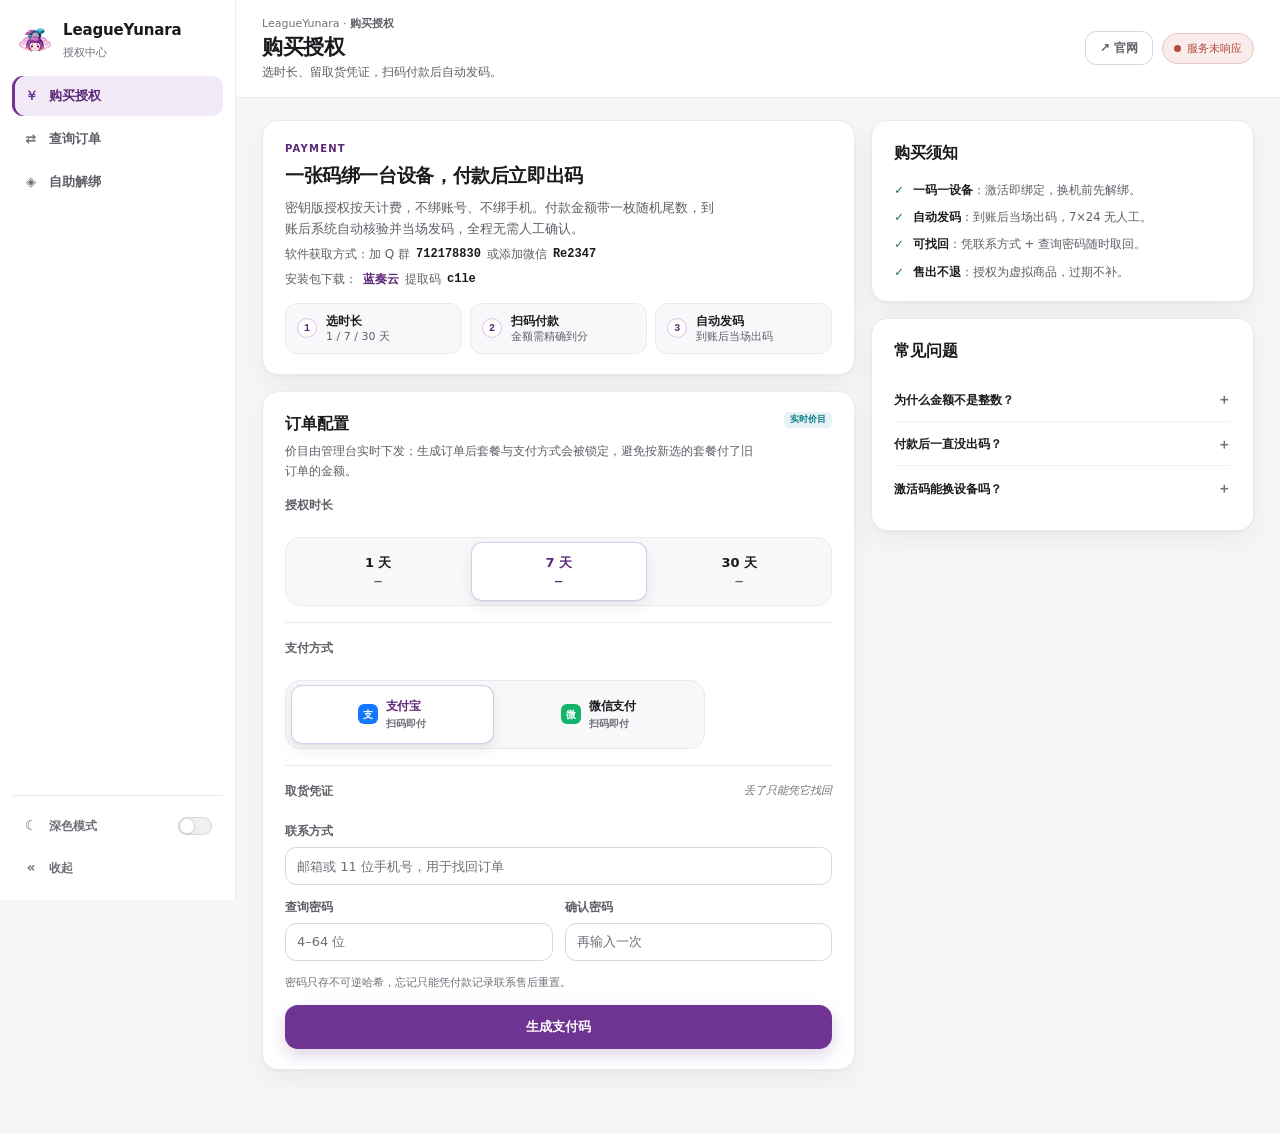
==== commit c5867505: "feat(pay): 买家三页合并为单页控制台，并把加速覆盖到整页 购买/查单/解绑收进 index.html 的一套 .view，shell.js 做 hash 路由 （#pay/#query/#u" ====
--- a/index.html
+++ b/index.html
@@ -6,17 +6,18 @@
     <meta name="referrer" content="no-referrer" />
     <meta name="viewport" content="width=device-width, initial-scale=1, viewport-fit=cover" />
     <meta name="theme-color" content="#f5f6f7" />
-    <meta name="description" content="LeagueYunara 密钥版授权购买：支付宝或微信扫码，到账自动发码，凭联系方式与查询密码随时找回。" />
+    <meta name="description" content="LeagueYunara 授权中心：购买授权、查询订单、自助解绑集中在一个控制台式页面。" />
     <title>购买授权 · LeagueYunara</title>
     <link rel="icon" href="./assets/mark.png" type="image/png" />
     <!-- 主题与侧栏折叠必须在首次绘制前落到 <html> 上，否则会先闪一下白、再闪一下展开态。
          页面 CSP 是 script-src 'self'，所以这段只能是独立文件，不能内联。 -->
     <script src="./theme.js"></script>
-    <!-- 库存查询在 pay.js 初始化时就要打支付接口；提前握手，省掉那次 DNS+TCP+TLS 排队。
+    <!-- 库存查询与解绑探活在脚本初始化时就要打接口；提前握手，省掉那次 DNS+TCP+TLS 排队。
          三条都留着：SCF 香港是主通道，Supabase 是第二通道，CF Worker 是最后兜底。 -->
     <link rel="preconnect" href="https://1476066536-elj6sayzy3.ap-hongkong.tencentscf.com" crossorigin />
     <link rel="preconnect" href="https://kzqgphxrghdclkwneqyn.supabase.co" crossorigin />
     <link rel="preconnect" href="https://pay-api.re2347.ccwu.cc" crossorigin />
+    <link rel="preconnect" href="https://license.re2347.ccwu.cc" crossorigin />
     <link rel="stylesheet" href="./pay.css" />
   </head>
   <body>
@@ -24,19 +25,19 @@
 
     <div class="app-shell">
       <aside class="sider" id="sidebar">
-        <span class="sider__brand">
+        <a class="sider__brand" href="#pay" aria-label="LeagueYunara 授权中心，回到购买授权">
           <span class="brand-mark" aria-hidden="true"><img src="./assets/mark.png" alt="" /></span>
           <span class="brand-text">
             <strong>LeagueYunara</strong>
             <small>授权中心</small>
           </span>
-        </span>
+        </a>
 
         <nav class="sider__menu" aria-label="买家功能">
           <span class="menu-cursor" aria-hidden="true"></span>
-          <a class="menu-item is-active" href="./" aria-current="page"><span class="menu-item__icon" aria-hidden="true">￥</span><span class="menu-item__text">购买授权</span></a>
-          <a class="menu-item" href="./query.html"><span class="menu-item__icon" aria-hidden="true">⇄</span><span class="menu-item__text">查询订单</span></a>
-          <a class="menu-item" href="./unbind.html"><span class="menu-item__icon" aria-hidden="true">◈</span><span class="menu-item__text">自助解绑</span></a>
+          <a class="menu-item is-active" href="#pay" data-view="pay"><span class="menu-item__icon" aria-hidden="true">￥</span><span class="menu-item__text">购买授权</span></a>
+          <a class="menu-item" href="#query" data-view="query"><span class="menu-item__icon" aria-hidden="true">⇄</span><span class="menu-item__text">查询订单</span></a>
+          <a class="menu-item" href="#unbind" data-view="unbind"><span class="menu-item__icon" aria-hidden="true">◈</span><span class="menu-item__text">自助解绑</span></a>
         </nav>
 
         <div class="sider__foot">
@@ -56,9 +57,9 @@
         <header class="page-head">
           <button class="icon-button" id="nav-toggle" type="button" aria-label="打开功能菜单" aria-expanded="false">☰</button>
           <div class="page-head__text">
-            <p class="crumb">LeagueYunara · <strong>购买授权</strong></p>
-            <h1>购买授权</h1>
-            <p class="page-desc">选时长、留取货凭证，扫码付款后自动发码。</p>
+            <p class="crumb">LeagueYunara · <strong id="crumb-text">购买授权</strong></p>
+            <h1 id="view-title">购买授权</h1>
+            <p class="page-desc" id="view-desc">选时长、留取货凭证，扫码付款后自动发码。</p>
           </div>
           <div class="page-head__actions">
             <a class="button button-quiet" href="https://re2347.github.io/leagueyunara-shop/" target="_blank" rel="noopener noreferrer">↗ 官网</a>
@@ -67,202 +68,369 @@
         </header>
 
         <main class="page-body" id="main">
-          <div class="page-grid">
-            <div class="stack">
-              <section class="card intro-card" aria-labelledby="intro-title">
-                <div class="intro-head">
-                  <div>
-                    <p class="eyebrow">PAYMENT</p>
-                    <h2 class="intro-title" id="intro-title">一张码绑一台设备，付款后立即出码</h2>
-                    <p class="intro-copy">密钥版授权按天计费，不绑账号、不绑手机。付款金额带一枚随机尾数，到账后系统自动核验并当场发码，全程无需人工确认。</p>
-                    <p class="contact-line">软件获取方式：加 Q 群 <b>712178830</b> 或添加微信 <b>Re2347</b></p>
-                    <p class="contact-line">安装包下载：<a href="https://wwboj.lanzouc.com/b01euq54ah" target="_blank" rel="noopener noreferrer">蓝奏云</a> 提取码 <b>c1le</b></p>
-                  </div>
-                </div>
-                <div class="flow" aria-label="购买流程">
-                  <div class="flow__step"><span class="flow__n">1</span><span class="flow__text"><b>选时长</b>1 / 7 / 30 天</span></div>
-                  <div class="flow__step"><span class="flow__n">2</span><span class="flow__text"><b>扫码付款</b>金额需精确到分</span></div>
-                  <div class="flow__step"><span class="flow__n">3</span><span class="flow__text"><b>自动发码</b>到账后当场出码</span></div>
-                </div>
-              </section>
-
-              <section class="card" id="order-card" aria-labelledby="order-title">
-                <!-- 1 · 选择与登记 -->
-                <div class="stage" data-stage="setup">
+          <!-- ================================================== 购买授权
+               这个视图里的 .stage / [data-plan] / [data-method] 是 pay.js 的私有选择器：
+               它用 document.querySelectorAll(".stage") 这种全局查询，所以 .stage 只能出现在这里。 -->
+          <section class="view" data-view="pay" aria-labelledby="view-title">
+            <div class="page-grid">
+              <div class="stack">
+                <section class="card intro-card" aria-labelledby="intro-title">
+                  <div class="intro-head">
+                    <div>
+                      <p class="eyebrow">PAYMENT</p>
+                      <h2 class="intro-title" id="intro-title">一张码绑一台设备，付款后立即出码</h2>
+                      <p class="intro-copy">密钥版授权按天计费，不绑账号、不绑手机。付款金额带一枚随机尾数，到账后系统自动核验并当场发码，全程无需人工确认。</p>
+                      <p class="contact-line">软件获取方式：加 Q 群 <b>712178830</b> 或添加微信 <b>Re2347</b></p>
+                      <p class="contact-line">安装包下载：<a href="https://wwboj.lanzouc.com/b01euq54ah" target="_blank" rel="noopener noreferrer">蓝奏云</a> 提取码 <b>c1le</b></p>
+                    </div>
+                  </div>
+                  <div class="flow" aria-label="购买流程">
+                    <div class="flow__step"><span class="flow__n">1</span><span class="flow__text"><b>选时长</b>1 / 7 / 30 天</span></div>
+                    <div class="flow__step"><span class="flow__n">2</span><span class="flow__text"><b>扫码付款</b>金额需精确到分</span></div>
+                    <div class="flow__step"><span class="flow__n">3</span><span class="flow__text"><b>自动发码</b>到账后当场出码</span></div>
+                  </div>
+                </section>
+
+                <section class="card" aria-labelledby="order-title">
+                  <!-- 1 · 选择与登记 -->
+                  <div class="stage" data-stage="setup">
+                    <div class="card__head">
+                      <div>
+                        <h2 id="order-title">订单配置</h2>
+                        <p class="card__desc">价目由管理台实时下发；生成订单后套餐与支付方式会被锁定，避免按新选的套餐付了旧订单的金额。</p>
+                      </div>
+                      <span class="tag tag-teal">实时价目</span>
+                    </div>
+
+                    <div class="form-block">
+                      <div class="block-label">
+                        <span>授权时长</span>
+                        <em class="stock" id="stock" data-level="ok" hidden>库存充足</em>
+                      </div>
+                      <div class="seg" role="radiogroup" aria-label="授权时长" data-seg="plan">
+                        <span class="seg__cursor" aria-hidden="true"></span>
+                        <button class="seg__item" type="button" role="radio" aria-checked="false" data-plan="1"><b>1 天</b><i>—</i></button>
+                        <button class="seg__item" type="button" role="radio" aria-checked="true" data-plan="7"><b>7 天</b><i>—</i></button>
+                        <button class="seg__item" type="button" role="radio" aria-checked="false" data-plan="30"><b>30 天</b><i>—</i></button>
+                      </div>
+                    </div>
+
+                    <div class="form-block">
+                      <div class="block-label"><span>支付方式</span></div>
+                      <div class="seg seg--method" role="radiogroup" aria-label="支付方式" data-seg="method">
+                        <span class="seg__cursor" aria-hidden="true"></span>
+                        <button class="seg__item method" type="button" role="radio" aria-checked="true" data-method="alipay"><span class="method__mark alipay" aria-hidden="true">支</span><span class="method__text"><b>支付宝</b><small>扫码即付</small></span></button>
+                        <button class="seg__item method" type="button" role="radio" aria-checked="false" data-method="wechat"><span class="method__mark wechat" aria-hidden="true">微</span><span class="method__text"><b>微信支付</b><small>扫码即付</small></span></button>
+                      </div>
+                    </div>
+
+                    <div class="form-block">
+                      <div class="block-label"><span>取货凭证</span><em class="hint">丢了只能凭它找回</em></div>
+                      <form class="voucher" id="order-form" novalidate>
+                        <label class="field">
+                          <span>联系方式</span>
+                          <input id="contact" type="text" autocomplete="email" inputmode="email" maxlength="200" placeholder="邮箱或 11 位手机号，用于找回订单" required />
+                        </label>
+                        <div class="field-row">
+                          <label class="field">
+                            <span>查询密码</span>
+                            <input id="password" type="password" autocomplete="new-password" minlength="4" maxlength="64" placeholder="4–64 位" required />
+                          </label>
+                          <label class="field">
+                            <span>确认密码</span>
+                            <input id="password2" type="password" autocomplete="new-password" minlength="4" maxlength="64" placeholder="再输入一次" required />
+                          </label>
+                        </div>
+                        <p class="hint" id="form-hint">密码只存不可逆哈希，忘记只能凭付款记录联系售后重置。</p>
+                        <button class="button button-primary button-lg button-block" type="submit" id="create-order">生成支付码</button>
+                      </form>
+                    </div>
+                  </div>
+
+                  <!-- 2 · 付款 -->
+                  <div class="stage" data-stage="pay" hidden>
+                    <div class="pay-head">
+                      <div>
+                        <p class="eyebrow" id="pay-channel">支付宝收款</p>
+                        <!-- pay.js 把「￥20.13」整串写进这个元素，所以 ￥ 由 JS 带，标记里不再另写一份。 -->
+                        <p class="amount" id="pay-amount">￥0.00</p>
+                        <p class="amount-note">请在倒计时内完成支付，超时后这笔订单的尾数会回收给别人。</p>
+                      </div>
+                      <div class="countdown" data-expired="false">
+                        <span class="clock" id="timer-clock">02:00</span>
+                        <span class="countdown__label" id="timer-state">等待支付</span>
+                      </div>
+                    </div>
+                    <!-- 进度条由 pay.js 写 --left 驱动（scaleX）。 -->
+                    <div class="timer-track"><div class="timer-fill" id="timer-fill"></div></div>
+
+                    <div class="callout pay-callout">
+                      <span class="callout__icon" aria-hidden="true">!</span>
+                      <p class="callout__body" id="mustpay">务必按此金额付款，否则无法自动到账</p>
+                    </div>
+
+                    <div class="pay-grid pay-grid--spaced">
+                      <div class="qr-plate" id="qr-plate">
+                        <img id="qr-image" alt="收款二维码" />
+                        <p class="qr-plate__fallback" id="qr-fallback" hidden>收款码加载失败，请刷新页面</p>
+                        <p class="qr-caption"><span aria-hidden="true">◧</span> 扫码后在收款页输入 <b>精确金额</b></p>
+                      </div>
+                      <div class="pay-side">
+                        <button class="button button-quiet button-block" type="button" id="copy-amount">复制金额</button>
+                        <button class="button button-quiet button-block" type="button" id="restart">重新选择套餐</button>
+                        <p class="hint">扫码后在收款页输入上面的金额；到账后自动核验发放，无需提交付款截图。若长时间没有出码，凭付款记录联系售后。</p>
+                      </div>
+                    </div>
+                  </div>
+
+                  <!-- 3 · 出码 -->
+                  <div class="stage" data-stage="done" hidden>
+                    <div class="done-head">
+                      <span class="done-check" aria-hidden="true">✓</span>
+                      <p class="eyebrow">DELIVERED</p>
+                      <h2 class="done-title">支付已确认，激活码已发放</h2>
+                      <p class="done-copy">这张码已绑定到第一台激活它的设备。换电脑前请到「自助解绑」释放旧设备，否则新机器会激活失败。</p>
+                    </div>
+                    <div class="code-plate">
+                      <span class="code-plate__value" id="delivery-code">--------</span>
+                      <button class="button button-quiet" type="button" id="copy-code">复制激活码</button>
+                    </div>
+                    <ol class="next-steps">
+                      <li><span>01</span><span>打开客户端授权窗口，把激活码粘进去，点<b>激活</b>。</span></li>
+                      <li><span>02</span><span>这台设备会成为<b>唯一</b>绑定设备；同一天内换机需要走自助解绑。</span></li>
+                      <li><span>03</span><span>凭证（联系方式 + 查询密码）可随时在<b>查询订单</b>里取回这张码。</span></li>
+                    </ol>
+                    <div class="result-actions">
+                      <a class="button button-primary" href="#query">去查询订单</a>
+                      <a class="button button-quiet" href="#unbind">自助解绑</a>
+                    </div>
+                  </div>
+
+                  <!-- 4 · 过期 -->
+                  <div class="stage" data-stage="expired" hidden>
+                    <div class="done-head">
+                      <span class="done-check done-check--warn" aria-hidden="true">⌛</span>
+                      <p class="eyebrow">EXPIRED</p>
+                      <h2 class="done-title">这笔订单超时了</h2>
+                      <p class="done-copy">尾数池里的金额会在两分钟后回收给别人，所以这笔订单不能再付。还没付款的话重新生成即可；若已经付款，请凭付款记录联系官方客服人工补发。</p>
+                    </div>
+                    <div class="result-actions">
+                      <button class="button button-primary" type="button" id="retry">重新生成支付码</button>
+                      <a class="button button-quiet" href="#query">先查订单</a>
+                    </div>
+                  </div>
+                </section>
+              </div>
+
+              <aside class="rail">
+                <section class="card" aria-labelledby="rules-title">
+                  <div class="card__head"><h2 id="rules-title">购买须知</h2></div>
+                  <ul class="trust-list">
+                    <li><i aria-hidden="true">✓</i><span><b>一码一设备</b>：激活即绑定，换机前先解绑。</span></li>
+                    <li><i aria-hidden="true">✓</i><span><b>自动发码</b>：到账后当场出码，7×24 无人工。</span></li>
+                    <li><i aria-hidden="true">✓</i><span><b>可找回</b>：凭联系方式 + 查询密码随时取回。</span></li>
+                    <li><i aria-hidden="true">✓</i><span><b>售出不退</b>：授权为虚拟商品，过期不补。</span></li>
+                  </ul>
+                </section>
+
+                <section class="card" aria-labelledby="pay-faq-title">
+                  <div class="card__head"><h2 id="pay-faq-title">常见问题</h2></div>
+                  <div class="faq" data-faq>
+                    <div class="faq__item">
+                      <button class="faq__q" type="button" aria-expanded="false">为什么金额不是整数？<span class="faq__sign" aria-hidden="true">＋</span></button>
+                      <div class="faq__a"><div>每位买家会分到一枚不同的分位尾数，系统按「金额 + 时间窗」匹配到账记录。付整数会让系统无法判断这笔钱属于哪张订单。</div></div>
+                    </div>
+                    <div class="faq__item">
+                      <button class="faq__q" type="button" aria-expanded="false">付款后一直没出码？<span class="faq__sign" aria-hidden="true">＋</span></button>
+                      <div class="faq__a"><div>先确认实付金额与页面完全一致。一致却没出码，带上付款截图与订单号找群管，能按订单号直接补发。</div></div>
+                    </div>
+                    <div class="faq__item">
+                      <button class="faq__q" type="button" aria-expanded="false">激活码能换设备吗？<span class="faq__sign" aria-hidden="true">＋</span></button>
+                      <div class="faq__a"><div>可以，但每天只有一次自助解绑额度（北京时间 00:00 重置）。解绑后旧设备下次校验时退出，新设备用同一张码激活。</div></div>
+                    </div>
+                  </div>
+                </section>
+              </aside>
+            </div>
+          </section>
+
+          <!-- ================================================== 查询订单 -->
+          <section class="view" data-view="query" hidden aria-labelledby="view-title">
+            <div class="page-grid">
+              <div class="stack">
+                <section class="card" aria-labelledby="search-title">
                   <div class="card__head">
                     <div>
-                      <h2 id="order-title">订单配置</h2>
-                      <p class="card__desc">价目由管理台实时下发；生成订单后套餐与支付方式会被锁定，避免按新选的套餐付了旧订单的金额。</p>
-                    </div>
-                    <span class="tag tag-teal">实时价目</span>
-                  </div>
-
-                  <div class="form-block">
-                    <div class="block-label">
-                      <span>授权时长</span>
-                      <em class="stock" id="stock" data-level="ok" hidden>库存充足</em>
-                    </div>
-                    <div class="seg" role="radiogroup" aria-label="授权时长" data-seg="plan">
-                      <span class="seg__cursor" aria-hidden="true"></span>
-                      <button class="seg__item" type="button" role="radio" aria-checked="false" data-plan="1"><b>1 天</b><i>—</i></button>
-                      <button class="seg__item" type="button" role="radio" aria-checked="true" data-plan="7"><b>7 天</b><i>—</i></button>
-                      <button class="seg__item" type="button" role="radio" aria-checked="false" data-plan="30"><b>30 天</b><i>—</i></button>
-                    </div>
-                  </div>
-
-                  <div class="form-block">
-                    <div class="block-label"><span>支付方式</span></div>
-                    <div class="seg seg--method" role="radiogroup" aria-label="支付方式" data-seg="method">
-                      <span class="seg__cursor" aria-hidden="true"></span>
-                      <button class="seg__item method" type="button" role="radio" aria-checked="true" data-method="alipay"><span class="method__mark alipay" aria-hidden="true">支</span><span class="method__text"><b>支付宝</b><small>扫码即付</small></span></button>
-                      <button class="seg__item method" type="button" role="radio" aria-checked="false" data-method="wechat"><span class="method__mark wechat" aria-hidden="true">微</span><span class="method__text"><b>微信支付</b><small>扫码即付</small></span></button>
-                    </div>
-                  </div>
-
-                  <div class="form-block">
-                    <div class="block-label"><span>取货凭证</span><em class="hint">丢了只能凭它找回</em></div>
-                    <form class="voucher" id="order-form" novalidate>
-                      <label class="field">
-                        <span>联系方式</span>
-                        <input id="contact" type="text" autocomplete="email" inputmode="email" maxlength="200" placeholder="邮箱或 11 位手机号，用于找回订单" required />
-                      </label>
-                      <div class="field-row">
-                        <label class="field">
-                          <span>查询密码</span>
-                          <input id="password" type="password" autocomplete="new-password" minlength="4" maxlength="64" placeholder="4–64 位" required />
-                        </label>
-                        <label class="field">
-                          <span>确认密码</span>
-                          <input id="password2" type="password" autocomplete="new-password" minlength="4" maxlength="64" placeholder="再输入一次" required />
-                        </label>
-                      </div>
-                      <p class="hint" id="form-hint">密码只存不可逆哈希，忘记只能凭付款记录联系售后重置。</p>
-                      <button class="button button-primary button-lg button-block" type="submit" id="create-order">生成支付码</button>
-                    </form>
-                  </div>
-                </div>
-
-                <!-- 2 · 付款 -->
-                <div class="stage" data-stage="pay" hidden>
-                  <div class="pay-head">
-                    <div>
-                      <p class="eyebrow" id="pay-channel">支付宝收款</p>
-                      <!-- pay.js 把「￥20.13」整串写进这个元素，所以 ￥ 由 JS 带，标记里不再另写一份。 -->
-                      <p class="amount" id="pay-amount">￥0.00</p>
-                      <p class="amount-note">请在倒计时内完成支付，超时后这笔订单的尾数会回收给别人。</p>
-                    </div>
-                    <div class="countdown" data-expired="false">
-                      <span class="clock" id="timer-clock">02:00</span>
-                      <span class="countdown__label" id="timer-state">等待支付</span>
-                    </div>
-                  </div>
-                  <!-- 进度条由 pay.js 写 --left 驱动（scaleX），不另加 JS 也不写 style 属性。 -->
-                  <div class="timer-track"><div class="timer-fill" id="timer-fill"></div></div>
-
-                  <div class="callout pay-callout">
-                    <span class="callout__icon" aria-hidden="true">!</span>
-                    <p class="callout__body" id="mustpay">务必按此金额付款，否则无法自动到账</p>
-                  </div>
-
-                  <div class="pay-grid pay-grid--spaced">
-                    <div class="qr-plate" id="qr-plate">
-                      <img id="qr-image" alt="收款二维码" />
-                      <p class="qr-plate__fallback" id="qr-fallback" hidden>收款码加载失败，请刷新页面</p>
-                      <p class="qr-caption"><span aria-hidden="true">◧</span> 扫码后在收款页输入 <b>精确金额</b></p>
-                    </div>
-                    <div class="pay-side">
-                      <button class="button button-quiet button-block" type="button" id="copy-amount">复制金额</button>
-                      <button class="button button-quiet button-block" type="button" id="restart">重新选择套餐</button>
-                      <p class="hint">扫码后在收款页输入上面的金额；到账后自动核验发放，无需提交付款截图。若长时间没有出码，凭付款记录联系售后。</p>
-                    </div>
-                  </div>
-                </div>
-
-                <!-- 3 · 出码 -->
-                <div class="stage" data-stage="done" hidden>
-                  <div class="done-head">
-                    <span class="done-check" aria-hidden="true">✓</span>
-                    <p class="eyebrow">DELIVERED</p>
-                    <h2 class="done-title">支付已确认，激活码已发放</h2>
-                    <p class="done-copy">这张码已绑定到第一台激活它的设备。换电脑前请先到「自助解绑」释放旧设备，否则新机器会激活失败。</p>
-                  </div>
-                  <div class="code-plate">
-                    <span class="code-plate__value" id="delivery-code">--------</span>
-                    <button class="button button-quiet" type="button" id="copy-code">复制激活码</button>
+                      <h2 id="search-title">凭联系方式查询</h2>
+                      <p class="card__desc">填下单时留的邮箱或手机号，会列出它名下的全部订单；也可以直接填订单号，但那样只能看到那一单。</p>
+                    </div>
+                    <span class="tag">无需登录</span>
+                  </div>
+                  <form class="search-form" id="query-form" novalidate>
+                    <label class="field" for="query-input">
+                      <span>联系方式 <em>或订单号</em></span>
+                      <input id="query-input" type="text" autocomplete="off" maxlength="200" placeholder="邮箱 / 11 位手机号 / 订单号" required />
+                    </label>
+                    <button class="button button-primary" type="submit">查询</button>
+                  </form>
+                  <p class="hint hint-spaced">密码只存不可逆哈希；查看卡密要用那笔订单的查询密码，连续输错会按订单临时锁定。</p>
+                </section>
+
+                <section class="card" aria-labelledby="results-title">
+                  <div class="card__head">
+                    <div>
+                      <h2 id="results-title">订单列表</h2>
+                      <p class="card__desc">每张订单要单独输入查询密码才会显示激活码，查看动作会写入审计记录。</p>
+                    </div>
+                  </div>
+                  <div id="results" class="results" aria-live="polite"></div>
+                </section>
+              </div>
+
+              <aside class="rail">
+                <section class="card" aria-labelledby="how-title">
+                  <div class="card__head">
+                    <div>
+                      <p class="section-kicker">HOW IT WORKS</p>
+                      <h2 id="how-title">三步取回激活码</h2>
+                    </div>
                   </div>
                   <ol class="next-steps">
-                    <li><span>01</span><span>打开客户端授权窗口，把激活码粘进去，点<b>激活</b>。</span></li>
-                    <li><span>02</span><span>这台设备会成为<b>唯一</b>绑定设备；同一天内换机需要走自助解绑。</span></li>
-                    <li><span>03</span><span>凭证（联系方式 + 查询密码）可随时在<b>查询订单</b>里取回这张码。</span></li>
+                    <li><span>01</span><span>填<b>下单时留的</b>邮箱或手机号，或直接填订单号。</span></li>
+                    <li><span>02</span><span>在列表里找到对应的那一笔，核对<b>金额与时间</b>。</span></li>
+                    <li><span>03</span><span>输入那笔订单的<b>查询密码</b>才显示激活码。</span></li>
                   </ol>
-                  <div class="result-actions">
-                    <a class="button button-primary" href="./query.html">去查询订单</a>
-                    <a class="button button-quiet" href="./unbind.html">自助解绑</a>
-                  </div>
-                </div>
-
-                <!-- 4 · 过期 -->
-                <div class="stage" data-stage="expired" hidden>
-                  <div class="done-head">
-                    <span class="done-check done-check--warn" aria-hidden="true">⌛</span>
-                    <p class="eyebrow">EXPIRED</p>
-                    <h2 class="done-title">这笔订单超时了</h2>
-                    <p class="done-copy">尾数池里的金额会在两分钟后回收给别人，所以这笔订单不能再付。还没付款的话重新生成即可；若已经付款，请凭付款记录联系官方客服人工补发。</p>
-                  </div>
-                  <div class="result-actions">
-                    <button class="button button-primary" type="button" id="retry">重新生成支付码</button>
-                    <a class="button button-quiet" href="./query.html">先查订单</a>
-                  </div>
-                </div>
-              </section>
+                  <p class="card__foot">订单号在付款页与付款备注里都能看到。</p>
+                </section>
+
+                <section class="card" aria-labelledby="query-faq-title">
+                  <div class="card__head"><h2 id="query-faq-title">常见问题</h2></div>
+                  <div class="faq" data-faq>
+                    <div class="faq__item">
+                      <button class="faq__q" type="button" aria-expanded="false">密码忘了怎么办？<span class="faq__sign" aria-hidden="true">＋</span></button>
+                      <div class="faq__a"><div>密码不可逆保存，页面无法重置。带上付款记录联系群管，核对该笔订单的金额与时间后人工重置。</div></div>
+                    </div>
+                    <div class="faq__item">
+                      <button class="faq__q" type="button" aria-expanded="false">为什么显示已锁定？<span class="faq__sign" aria-hidden="true">＋</span></button>
+                      <div class="faq__a"><div>同一笔订单短时间内输错多次密码会触发锁定，避免被逐个试探。等锁定过去后重试，或联系售后按订单解锁。</div></div>
+                    </div>
+                    <div class="faq__item">
+                      <button class="faq__q" type="button" aria-expanded="false">查到了但显示没发码？<span class="faq__sign" aria-hidden="true">＋</span></button>
+                      <div class="faq__a"><div>「待支付 / 核验中」的订单还没有激活码。若已付满金额仍是这样，带订单号找群管补发。</div></div>
+                    </div>
+                  </div>
+                </section>
+              </aside>
             </div>
-
-            <aside class="rail">
-              <section class="card" aria-labelledby="rules-title">
-                <div class="card__head"><h2 id="rules-title">购买须知</h2></div>
-                <ul class="trust-list">
-                  <li><i aria-hidden="true">✓</i><span><b>一码一设备</b>：激活即绑定，换机前先解绑。</span></li>
-                  <li><i aria-hidden="true">✓</i><span><b>自动发码</b>：到账后当场出码，7×24 无人工。</span></li>
-                  <li><i aria-hidden="true">✓</i><span><b>可找回</b>：凭联系方式 + 查询密码随时取回。</span></li>
-                  <li><i aria-hidden="true">✓</i><span><b>售出不退</b>：授权为虚拟商品，过期不补。</span></li>
-                </ul>
-              </section>
-
-              <section class="card" aria-labelledby="faq-title">
-                <div class="card__head"><h2 id="faq-title">常见问题</h2></div>
-                <div class="faq" data-faq>
-                  <div class="faq__item">
-                    <button class="faq__q" type="button" aria-expanded="false">为什么金额不是整数？<span class="faq__sign" aria-hidden="true">＋</span></button>
-                    <div class="faq__a"><div>每位买家会分到一枚不同的分位尾数，系统按「金额 + 时间窗」匹配到账记录。付整数会让系统无法判断这笔钱属于哪张订单。</div></div>
-                  </div>
-                  <div class="faq__item">
-                    <button class="faq__q" type="button" aria-expanded="false">付款后一直没出码？<span class="faq__sign" aria-hidden="true">＋</span></button>
-                    <div class="faq__a"><div>先确认实付金额与页面完全一致。一致却没出码，带上付款截图与订单号找群管，能按订单号直接补发。</div></div>
-                  </div>
-                  <div class="faq__item">
-                    <button class="faq__q" type="button" aria-expanded="false">激活码能换设备吗？<span class="faq__sign" aria-hidden="true">＋</span></button>
-                    <div class="faq__a"><div>可以，但每天只有一次自助解绑额度（北京时间 00:00 重置）。解绑后旧设备下次校验时退出，新设备用同一张码激活。</div></div>
-                  </div>
-                </div>
-              </section>
-
-              <section class="card help-card" aria-labelledby="help-title">
-                <div class="card__head"><h2 id="help-title">人工售后</h2></div>
-                <div class="help-row"><span>QQ 群</span><b>712178830</b></div>
-                <div class="help-row"><span>微信</span><b>Re2347</b></div>
-                <p class="card__foot">处理请直接发订单号，比截图更快定位。</p>
-              </section>
-            </aside>
-          </div>
-
-          <p class="footnote">激活码按设备绑定，一张码绑一台设备。</p>
+          </section>
+
+          <!-- ================================================== 自助解绑 -->
+          <section class="view" data-view="unbind" hidden aria-labelledby="view-title">
+            <div class="page-grid">
+              <div class="stack">
+                <ol class="steps" aria-label="解绑流程">
+                  <li><b>填激活码</b><span>客户端「授权」窗口或购买记录里</span></li>
+                  <li><b>确认解绑</b><span>这一步会立刻让旧设备掉线</span></li>
+                  <li><b>新设备激活</b><span>用同一张码，无需重新购买</span></li>
+                </ol>
+
+                <section class="card" aria-labelledby="unbind-title">
+                  <div class="card__head">
+                    <div>
+                      <h2 id="unbind-title">释放当前绑定的设备</h2>
+                      <p class="card__desc">解绑只释放「设备绑定」，不动授权时长。勾选确认后提交，结果会显示在下方。</p>
+                    </div>
+                    <span class="tag">每日 1 次</span>
+                  </div>
+
+                  <form class="voucher" id="unbind-form" novalidate>
+                    <div class="field">
+                      <label for="license-code">激活码</label>
+                      <input
+                        id="license-code"
+                        name="license-code"
+                        class="code-input"
+                        type="text"
+                        autocomplete="off"
+                        autocapitalize="characters"
+                        spellcheck="false"
+                        maxlength="64"
+                        placeholder="形如 XXXX-XXXX-XXXX-XXXX-XXXX-XXXX-XXXX"
+                        aria-describedby="code-error"
+                        required
+                      />
+                      <p class="hint is-error" id="code-error" hidden></p>
+                      <p class="hint">大小写和短横线都可以省略，服务端按原样识别；粘贴后会自动分组。</p>
+                    </div>
+
+                    <p class="warn-box">
+                      每张激活码<b>每天只能自助解绑一次</b>，北京时间凌晨 00:00 重置。
+                      解绑本身不退款、不延长授权时间，也不会把剩余天数转给另一张码。
+                    </p>
+
+                    <label class="confirm" for="unbind-confirm">
+                      <input type="checkbox" id="unbind-confirm" name="unbind-confirm" />
+                      <span>我知道<b>旧电脑上的软件会立刻失效</b>，确认释放这台设备。</span>
+                    </label>
+
+                    <button class="button button-primary button-lg button-block" id="unbind-submit" type="submit" disabled>解绑旧设备</button>
+                  </form>
+                </section>
+
+                <section class="result-panel" id="result-panel" hidden aria-live="polite" aria-atomic="true"></section>
+
+                <p class="footnote">
+                  激活码忘了、已过期或被撤销，走不了这个页面？加 Q 群 <b>712178830</b> 或微信 <b>Re2347</b> 找群管人工处理，需要提供这张码的所有权说明。
+                </p>
+              </div>
+
+              <aside class="rail">
+                <section class="card" aria-labelledby="unbind-rules-title">
+                  <div class="card__head">
+                    <div>
+                      <p class="section-kicker">RULES</p>
+                      <h2 id="unbind-rules-title">解绑规则</h2>
+                    </div>
+                  </div>
+                  <ul class="trust-list">
+                    <li><i aria-hidden="true">1</i><span><b>每天一次</b>：同一张码 24 小时内只放行一次，防止一号多机。</span></li>
+                    <li><i aria-hidden="true">2</i><span><b>北京时间 00:00 重置</b>：不是「24 小时后」，是零点。</span></li>
+                    <li><i aria-hidden="true">3</i><span><b>不退款不延期</b>：解绑只换设备，授权时长照旧流逝。</span></li>
+                    <li><i aria-hidden="true">4</i><span><b>失败不计次</b>：服务端回滚后今天这次不会消耗。</span></li>
+                  </ul>
+                </section>
+
+                <section class="card" aria-labelledby="after-title">
+                  <div class="card__head"><h2 id="after-title">解绑之后会发生什么</h2></div>
+                  <ol class="next-steps">
+                    <li><span>01</span><span>当前绑定的设备在下一次心跳校验时收到<b>退出</b>指令。</span></li>
+                    <li><span>02</span><span>新电脑打开客户端，粘贴<b>同一张激活码</b>即可完成激活。</span></li>
+                    <li><span>03</span><span>如果客户端还停留在已激活界面，重启一次客户端即可。</span></li>
+                  </ol>
+                </section>
+
+                <section class="card help-card" aria-labelledby="help-title">
+                  <div class="card__head"><h2 id="help-title">走不通这条路？</h2></div>
+                  <div class="help-row"><span>QQ 群</span><b>712178830</b></div>
+                  <div class="help-row"><span>微信</span><b>Re2347</b></div>
+                  <p class="card__foot">卡密过期、被撤销，或一天内要解绑两台设备，只能人工处理；带上卡密与请求号。</p>
+                </section>
+              </aside>
+            </div>
+          </section>
         </main>
       </div>
     </div>
 
     <div class="scrim" id="scrim"></div>
     <div id="toast" class="toast" role="status" aria-live="polite"></div>
-    <script src="./shell.js" defer></script>
-    <script src="./pay.js" defer></script>
+
+    <!-- 三个业务脚本以 module 方式加载：module 的顶层作用域天然隔离，
+         它们各自那份 const state / $ / toast 不会互相覆盖，脚本本身一行都不用改。
+         顺序即执行顺序，shell.js 放最后负责视图路由。 -->
+    <script type="module" src="./pay.js"></script>
+    <script type="module" src="./query.js"></script>
+    <script type="module" src="./unbind.js"></script>
+    <script type="module" src="./shell.js"></script>
   </body>
 </html>
--- a/pay.css
+++ b/pay.css
@@ -216,6 +216,14 @@
    滚到后面会互相压住并露出对方的描边。 */
 .rail { display: grid; gap: 16px; align-content: start; min-width: 0; }
 
+/* ------------------------------------------------------------------ 视图路由（单页控制台）
+   三个视图共用一个 .page-body，靠 hidden 切换。视图本身不加 gap 之外的结构，
+   内部仍是原来的 .page-grid 双栏。 */
+.view { min-width: 0; }
+/* 换视图时焦点交给这一页本身（读屏会念出新页名），但它不是可操作控件，
+   画一整圈焦点环反而像整页被框选了一遍。 */
+.view:focus, .view:focus-visible { outline: none; }
+
 /* ------------------------------------------------------------------ 卡片 */
 .card { padding: 20px 22px; border: 1px solid var(--line); border-radius: var(--radius); background: var(--surface); box-shadow: var(--shadow); min-width: 0; }
 .card__head { display: flex; align-items: start; justify-content: space-between; gap: 16px; flex-wrap: wrap; margin-bottom: 15px; }
